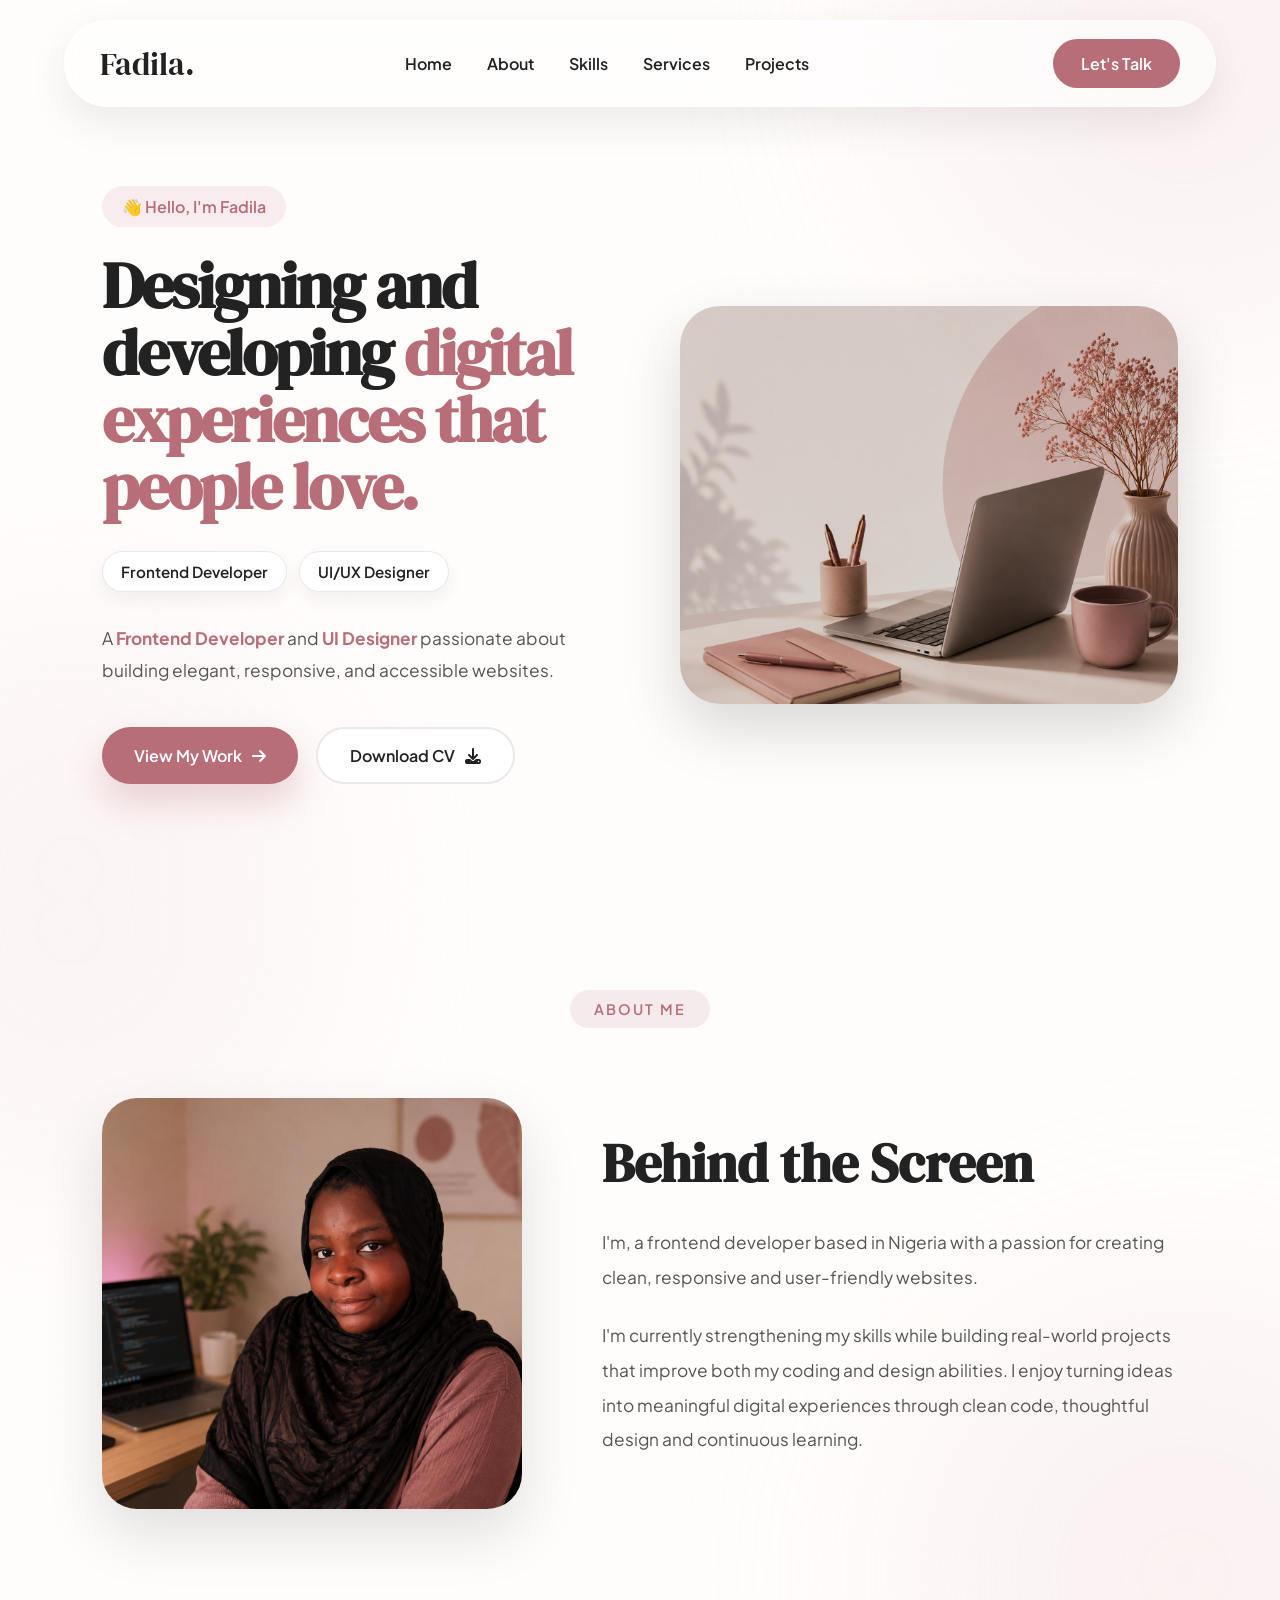
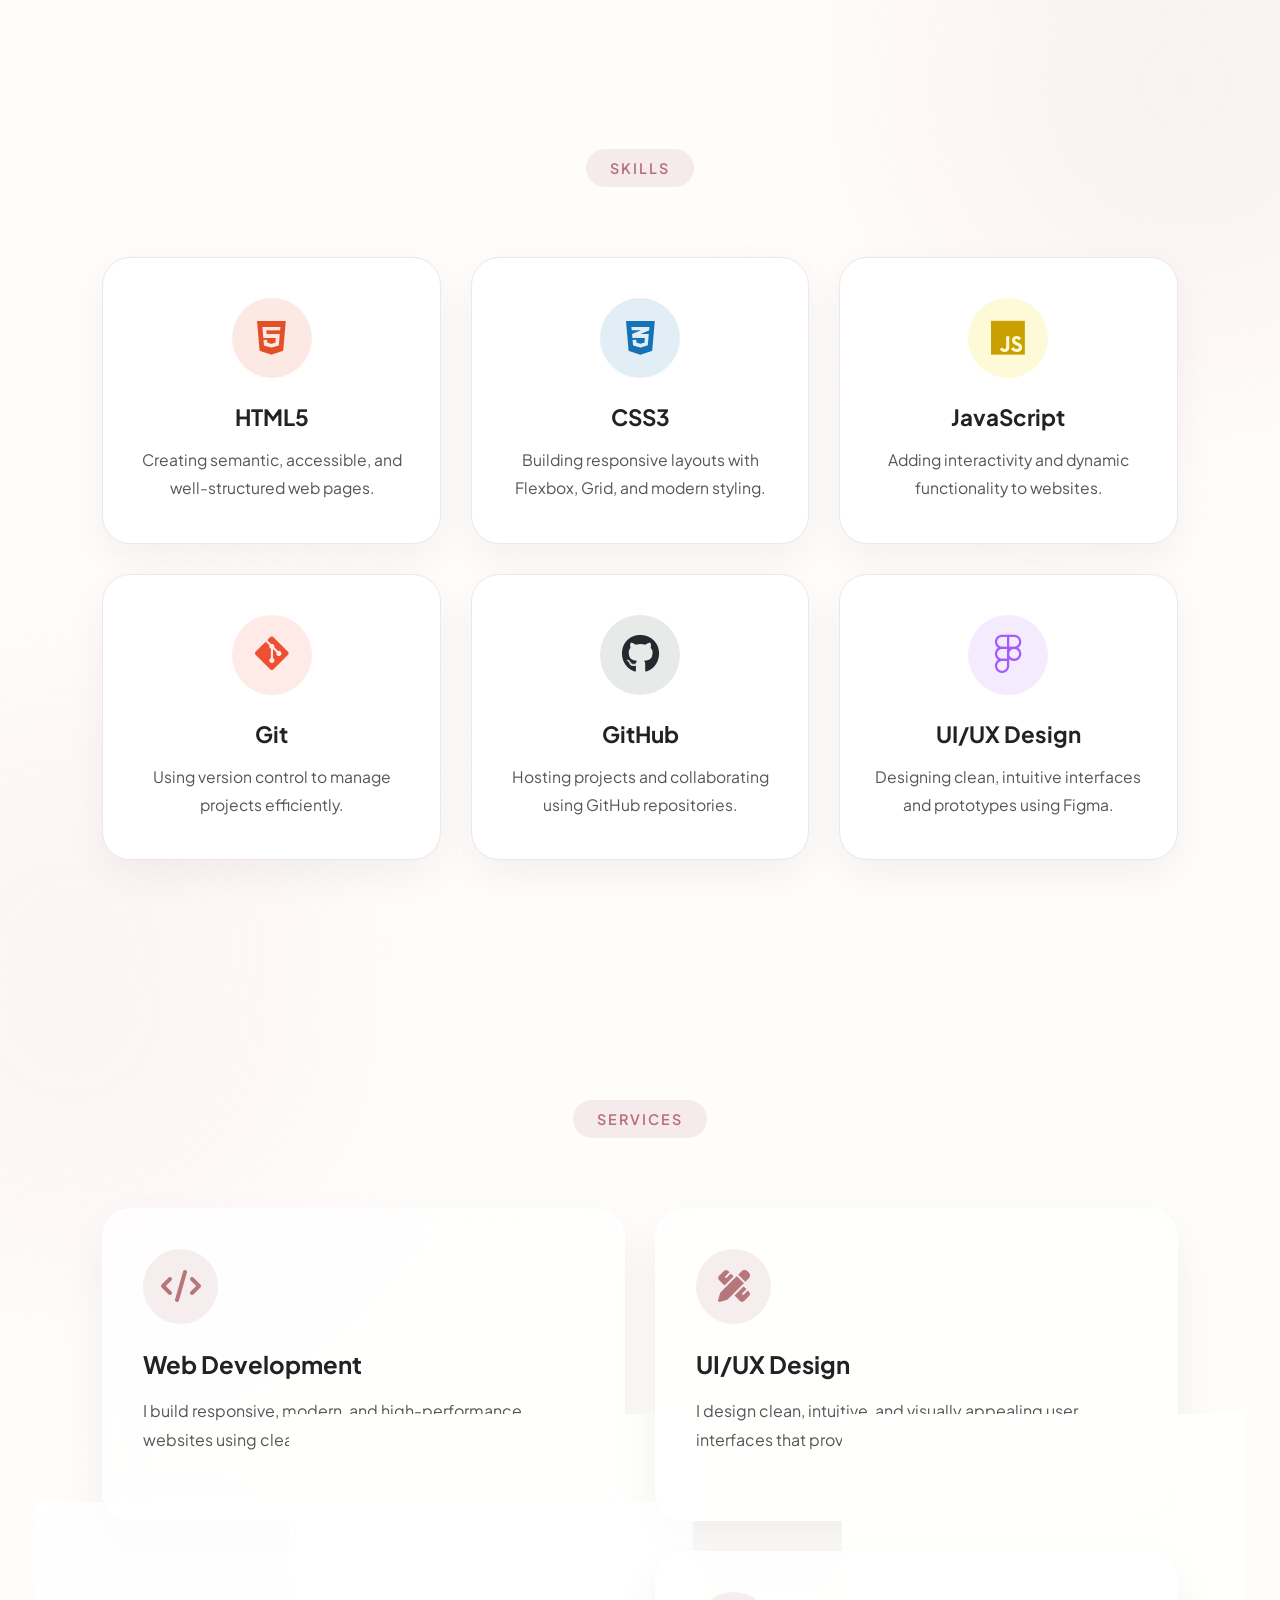
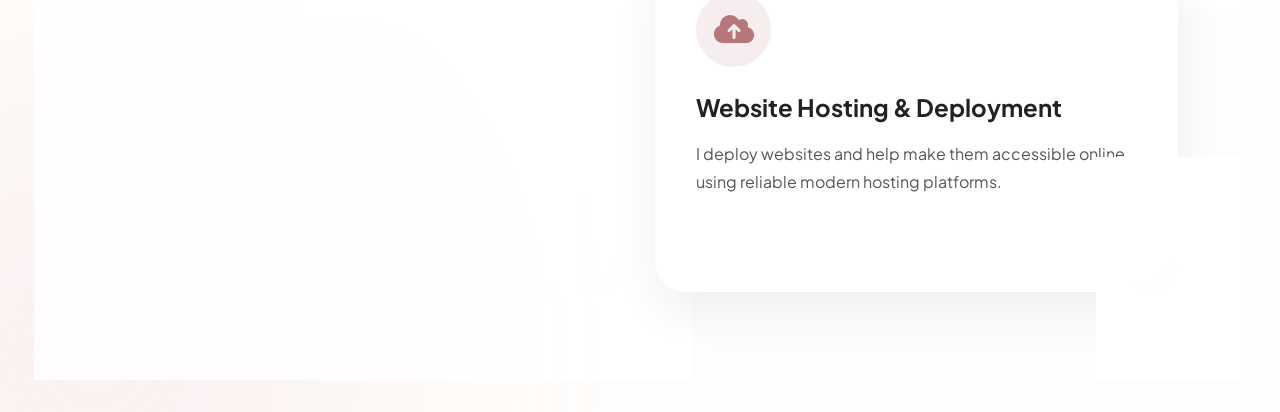
==== index.html @ e8b0e918 "Added services section with responsive UI" ====
<!DOCTYPE html>
<html lang="en">
<head>
    <meta charset="UTF-8">
    <meta name="viewport" content="width=device-width, initial-scale=1.0">

    <title>Fadila Bala Usman | Frontend Developer</title>

    <!-- Google Fonts -->
    <link rel="preconnect" href="https://fonts.googleapis.com">
    <link rel="preconnect" href="https://fonts.gstatic.com" crossorigin>

    <link href="https://fonts.googleapis.com/css2?family=DM+Serif+Display&family=Plus+Jakarta+Sans:wght@300;400;500;600;700;800&display=swap" rel="stylesheet">

    <!-- Font Awesome -->
    <link rel="stylesheet"
    href="https://cdnjs.cloudflare.com/ajax/libs/font-awesome/6.7.2/css/all.min.css">

    <link rel="stylesheet" href="style.css">
</head>

<body>

    <header>
        <nav class="navbar">
            <div class="logo">Fadila.</div>

            <ul class="nav-links">
                <li><a href="#home">Home</a></li>
                <li><a href="#about">About</a></li>
                <li><a href="#skills">Skills</a></li>
                <li><a href="#services">Services</a></li>
                <li><a href="projects.html">Projects</a></li>
                <li><a href="#contact" class="contact-link">Let's Talk</a></li>
            </ul>

            <a href="#contact" class="contact-btn">Let's Talk</a>

            <div class="menu-btn" id="menu-btn">
                <i class="fa-solid fa-bars"></i>
            </div>
        </nav>
    </header>

    <main>
        <section id="home" class="hero">
            <div class="hero-container">
                <!-- LEFT CONTENT -->
                <div class="hero-content">
                    <span class="hero-badge">
                        👋 Hello, I'm Fadila
                    </span>

                    <h1>Designing and developing <span>digital experiences that people love.</span></h1>
                    
                    <div class="hero-tags">
                        <span>Frontend Developer</span>
                        <span>UI/UX Designer</span>
                    </div>

                    <p>A <strong>Frontend Developer</strong> and <strong>UI Designer</strong> passionate about building elegant, responsive, and accessible websites.</p>
                    
                    <div class="hero-buttons">
                        <a href="projects.html" class="btn-primary">
                            View My Work
                            <i class="fa-solid fa-arrow-right"></i>
                        </a>
                        <a href="assets/resume.pdf" class="btn-secondary" download>
                            Download CV
                            <i class="fa-solid fa-download"></i>
                        </a>
                    </div>
                </div>

                <!-- RIGHT CONTENT -->
                <div class="hero-image">
                    <div class="blob blob1"></div>
                    <div class="blob blob2"></div>
                    <img src="assets/images/hero-image.png" alt="Fadila Bala Usman">
                </div>
            </div>
        </section>

        <section id="about">
            <div class="section-heading">
                <span>ABOUT ME</span>
            </div>

            <div class="about-container">
                <!-- LEFT CONTENT -->
                <div class="about-image">
                    <img src="assets/images/profile2.png" alt="Fadila Bala Usman">
                </div>

                <!-- RIGHT CONTENT -->
                <div class="about-content">
                    <h2>Behind the Screen</h2>

                    <p>
                       I'm, a frontend developer based in Nigeria with a passion 
                       for creating clean, responsive and user-friendly websites.
                    </p>

                    <p>
                       I'm currently strengthening my skills while
                       building real-world projects that improve both my coding
                       and design abilities. I enjoy turning ideas into
                       meaningful digital experiences through clean code,
                       thoughtful design and continuous learning.
                    </p>
                </div>
            </div>
        </section>

        <section id="skills">
            <div class="section-heading">
                <span>SKILLS</span>
            </div>

            <div class="skills-container">
                <div class="skill-card">
                    <i class="fa-brands fa-html5"></i>
                    <h3>HTML5</h3>
                    <p>Creating semantic, accessible, and well-structured web pages.</p>
                </div>

                <div class="skill-card">
                    <i class="fa-brands fa-css3-alt"></i>
                    <h3>CSS3</h3>
                    <p>Building responsive layouts with Flexbox, Grid, and modern styling.</p>
                </div>

                <div class="skill-card">
                    <i class="fa-brands fa-js"></i>
                    <h3>JavaScript</h3>
                    <p>Adding interactivity and dynamic functionality to websites.</p>
                </div>

                <div class="skill-card">
                    <i class="fa-brands fa-git-alt"></i>
                    <h3>Git</h3>
                    <p>Using version control to manage projects efficiently.</p>
                </div>

                <div class="skill-card">
                    <i class="fa-brands fa-github"></i>
                    <h3>GitHub</h3>
                    <p>Hosting projects and collaborating using GitHub repositories.</p>
                </div>

                <div class="skill-card">
                    <i class="fa-brands fa-figma"></i>
                    <h3>UI/UX Design</h3>
                    <p>Designing clean, intuitive interfaces and prototypes using Figma.</p>
                </div>
            </div>
        </section>

        <section id="services">
            <div class="section-heading">
                <span>SERVICES</span>
            </div>

            <div class="services-container">
            <div class="service-card">
                <div class="service-icon">
                    <i class="fa-solid fa-code"></i>
                </div>
                <h3>Web Development</h3>
                <p>
                   I build responsive, modern, and high-performance websites
                   using clean and maintainable code.
                </p>
            </div>

            <div class="service-card">
                <div class="service-icon">
                    <i class="fa-solid fa-pen-ruler"></i>
                </div>
                <h3>UI/UX Design</h3>
                <p>
                   I design clean, intuitive, and visually appealing user
                   interfaces that provide a seamless user experience.
                </p>
            </div>

            <div class="service-card">
                <div class="service-icon">
                    <i class="fa-solid fa-screwdriver-wrench"></i>
                </div>
                <h3>Website Maintenance</h3>
                <p>
                   I keep websites updated, secure, optimized, and running
                   smoothly through regular maintenance and improvements.
                </p>
            </div>

            <div class="service-card">
                <div class="service-icon">
                    <i class="fa-solid fa-cloud-arrow-up"></i>
                </div>
                <h3>Website Hosting & Deployment</h3>
                <p>
                   I deploy websites and help make them accessible online using
                   reliable modern hosting platforms.
                </p>
            </div>
        </div>
        </section>

        <section id="contact">
        </section>
    </main>

    <footer>
    </footer>

<script src="script.js"></script>

</body>
</html>
---- style.css ----
:root{
    --primary:#B76E79;
    --primary-dark:#9C5D67;
    --secondary:#E8C9D0;
    --background:#FFFDFB;
    --white:#ffffff;
    --text:#555;
    --heading:#222;
    --border:#ECE7E8;
    --shadow:0 15px 40px rgba(0,0,0,.08);
}

*{
    margin:0;
    padding:0;
    box-sizing:border-box;
}

html{
    scroll-behavior:smooth;
}

body{
    font-family:'Plus Jakarta Sans',sans-serif;
    background:var(--background);
    color:var(--text);
}

/*HEADER AND NAVIGATION*/
ul{
    list-style:none;
}

a{
    text-decoration:none;
}

header{
    width:100%;
    display:flex;
    justify-content:center;
    position:fixed;
    top:20px;
    left:0;
    z-index:1000;
}

.navbar{
    width:min(90%,1200px);
    display:flex;
    justify-content:space-between;
    align-items:center;
    padding:18px 35px;
    border-radius:60px;
    background:rgba(255,255,255,.6);
    backdrop-filter:blur(18px);
    border:1px solid rgba(255,255,255,.4);
    box-shadow:var(--shadow);
}

.logo{
    font-size:2rem;
    font-family:'DM Serif Display',serif;
    color:var(--heading);
}

.nav-links{
    display:flex;
    gap:35px;
}

.nav-links a{
    color:var(--heading);
    font-weight:600;
    transition:.3s;
}

.nav-links a:hover{
    color:var(--primary);
}

.contact-link{
    display: none;
}

.contact-btn{
    padding:14px 28px;
    border-radius:40px;
    background:var(--primary);
    color:white;
    font-weight:600;
    transition:.3s;
}

.contact-btn:hover{
    background:var(--primary-dark);
    transform:translateY(-3px);
}

.menu-btn{
    display:none;
    font-size:1.6rem;
    cursor:pointer;
    background: transparent;
    color: var(--heading);
}

/*HER0 SECTION*/
.hero{
    min-height:100vh;
    display:flex;
    align-items:center;
    justify-content:center;
    padding:180px 8% 70px;
    position:relative;
    overflow:hidden;
}

.hero::before{
    content:"";
    position:absolute;
    width:550px;
    height:550px;
    background:#edd0d7;
    border-radius:50%;
    filter:blur(120px);
    top:-220px;
    right:-180px;
    opacity:0.25;
    z-index: -1;
}

.hero::after{
    content:"";
    position:absolute;
    width:500px;
    height:500px;
    background:#f7e9ec;
    border-radius:50%;
    filter:blur(120px);
    bottom:-220px;
    left:-180px;
    opacity:0.45;
    z-index: -1;
}

.hero-container{
    width:100%;
    max-width:1200px;
    display:grid;
    grid-template-columns:1fr 1fr;
    align-items:center;
    gap:80px;
    position:relative;
    z-index:2;
}

.hero-badge{
    display:inline-block;
    background:#f8ecef;
    color:var(--primary);
    padding:10px 20px;
    border-radius:50px;
    font-weight:600;
    margin-bottom:25px;
}

.hero h1{
    font-family:'DM Serif Display',serif;
    font-size:clamp(3.5rem,5vw,4.8rem);
    line-height:1.05;
    letter-spacing:-2px;
    color:var(--heading);
    margin-bottom:18px;
}

.hero h1 span{
    color:var(--primary);
}

.hero-tags{
    display:flex;
    flex-wrap:wrap;
    gap:12px;
    margin:30px 0;
}

.hero-tags span{
    padding:10px 18px;
    border-radius:50px;
    background:white;
    border:1px solid var(--border);
    color:var(--heading);
    font-size:.95rem;
    font-weight:600;
    box-shadow:0 8px 18px rgba(0,0,0,.05);
}

.hero p{
    max-width:500px;
    line-height:1.9;
    font-size:1.08rem;
    margin-bottom:40px;
}

.hero strong{
    color:var(--primary);
}

.hero-buttons{
    display:flex;
    gap:18px;
    margin-bottom:40px;
}

.btn-primary, .btn-secondary{
    display:flex;
    align-items:center;
    gap:10px;
    padding:16px 32px;
    border-radius:999px;
    font-weight:600;
    transition:.35s;
}

.btn-primary{
    background:var(--primary);
    color:white;
    box-shadow:0 18px 35px rgba(183,110,121,.28);
}

.btn-primary:hover{
    transform:translateY(-5px);
    background:var(--primary-dark);
}

.btn-secondary{
    background:white;
    border:2px solid var(--border);
    color:var(--heading);
}

.btn-secondary:hover{
    border-color:var(--primary);
    color:var(--primary);
    transform:translateY(-5px);
}

.hero-image{
    position:relative;
    display:flex;
    justify-content:center;
    align-items:center;
}

.hero-image img{
    width:min(100%,520px);
    border-radius:40px;
    position:relative;
    z-index:5;
    animation:float 5s ease-in-out infinite;
    box-shadow:0 25px 60px rgba(0,0,0,.15);
    filter: brightness(85%);
}

.blob{
    position:absolute;
    border-radius:50%;
    filter:blur(25px);
}

.blob-1{
    width:260px;
    height:260px;
    background:#e8c9d0;
    top:-30px;
    right:10px;
}

.blob-2{
    width:220px;
    height:220px;
    background:#f7e8eb;
    bottom:-30px;
    left:20px;
}

@keyframes float{

    0%{
        transform:translateY(0);
    }

    50%{
        transform:translateY(-12px);
    }

    100%{
        transform:translateY(0);
    }

}

/*ABOUT SECTION*/
#about{
    position: relative;
    overflow: hidden;
    padding: 90px 8% 120px;
}

#about::before{
    content: "";
    position: absolute;
    width: 500px;
    height: 500px;
    background: #f7e9ec;
    border-radius: 50%;
    filter: blur(120px);
    top: -220px;
    left: -180px;
    opacity: 0.45;
    z-index: -1;
}

#about::after{
    content: "";
    position: absolute;
    width: 550px;
    height: 550px;
    background: #edd0d7;
    border-radius: 50%;
    filter: blur(120px);
    bottom: -220px;
    right: -180px;
    opacity: 0.25;
    z-index: -1;
}

.section-heading{
    text-align:center;
    margin-bottom:70px;
}

.section-heading span{
    display:inline-block;
    padding:10px 24px;
    background:rgba(183,110,121,.12);
    color:var(--primary);
    border-radius:50px;
    font-size:.9rem;
    font-weight:600;
    letter-spacing:2px;
}

.about-container{
    max-width:1200px;
    margin:auto;
    display:grid;
    grid-template-columns:420px 1fr;
    gap:80px;
    align-items:center;
}

.about-image{
    display:flex;
    justify-content:center;
}

.about-image img{
    width:100%;
    max-width:420px;
    border-radius:35px;
    animation:float 5s ease-in-out infinite;
    box-shadow:0 25px 60px rgba(0,0,0,.12);
}

.about-content h2{
    font-family:'DM Serif Display', serif;
    font-size:clamp(2.2rem,5vw,3.4rem);
    color:var(--heading);
    margin-bottom:25px;
}

.about-content p{
    color:var(--text);
    font-size:1.08rem;
    line-height:2;
    margin-bottom:24px;
    max-width:650px;
}

.about-content strong{
    color:var(--primary);
}

/*SKILLS SECTION*/
#skills{
    position: relative;
    overflow: hidden;
    padding: 120px 8%;
}

#skills::before{
    content: "";
    position: absolute;
    width: 550px;
    height: 550px;
    background: #edd0d7;
    border-radius: 50%;
    filter: blur(120px);
    top: -220px;
    right: -180px;
    opacity: 0.25;
    z-index: -1;
}

#skills::after{
    content: "";
    position: absolute;
    width: 500px;
    height: 500px;
    background: #f7e9ec;
    border-radius: 50%;
    filter: blur(120px);
    bottom: -220px;
    left: -180px;
    opacity: 0.45;
    z-index: -1;
}

.skills-container{
    max-width:1200px;
    margin:auto;
    display:grid;
    grid-template-columns:repeat(3,1fr);
    gap:30px;
    margin-top:70px;
}

.skill-card{
    background:#fff;
    border:1px solid var(--border);
    border-radius:28px;
    padding:40px 30px;
    text-align:center;
    transition:.35s ease;
    box-shadow:0 15px 40px rgba(0,0,0,.05);
}

.skill-card:hover{
    transform:translateY(-10px);
    border-color:var(--primary);
    box-shadow:0 25px 50px rgba(183,110,121,.18);
}

.skill-card i{
    width:80px;
    height:80px;
    display:flex;
    justify-content:center;
    align-items:center;
    margin:0 auto 25px;
    border-radius:50%;
    background:rgba(183,110,121,.12);
    color:var(--primary);
    font-size:2.4rem;
    transition:0.35s;
}

.skill-card:hover i{
    background:var(--primary);
    color:#fff;
    transform:scale(1.08);
}

.skill-card h3{
    font-size:1.4rem;
    color:var(--heading);
    margin-bottom:15px;
}

.skill-card p{
    color:var(--text);
    line-height:1.8;
    font-size:.98rem;
}

.skill-card:nth-child(1) i{
    background: rgba(227,79,38,.12);
    color:#E34F26;
}

.skill-card:nth-child(2) i{
    background: rgba(21,114,182,.12);
    color:#1572B6;
}

.skill-card:nth-child(3) i{
    background: rgba(247,223,30,.18);
    color:#C9A000;
}

.skill-card:nth-child(4) i{
    background: rgba(240,80,50,.12);
    color:#F05032;
}

.skill-card:nth-child(5) i{
    background: rgba(36,41,47,.10);
    color:#24292F;
}

.skill-card:nth-child(6) i{
    background: rgba(162,89,255,.12);
    color:#A259FF;
}

/*SERVICES SECTION*/
#services{
    position: relative;
    overflow: hidden;
    padding: 120px 8%;
}

#services::before{
    content: "";
    position: absolute;
    width: 500px;
    height: 500px;
    background: #f7e9ec;
    border-radius: 50%;
    filter: blur(120px);
    top: -220px;
    left: -180px;
    opacity: 0.445;
    z-index: -1;
}

#services::after{
    content: "";
    position: absolute;
    width: 550px;
    height: 550px;
    background: #edd0d7;
    border-radius: 50%;
    filter: blur(120px);
    bottom: -220px;
    left: -180px;
    opacity: 0.25;
    z-index: -1;
}

.services-container{
    max-width: 1200px;
    margin: 70px auto 0;
    display: grid;
    grid-template-columns: repeat(2,1fr);
    gap: 30px;
}

.service-card{
    background: rgba(255,255,255,.75);
    backdrop-filter: blur(18px);
    border: 1px solid rgba(255,255,255,.7);
    border-radius: 30px;
    padding: 40px;
    transition: 0.35s ease;
    position: relative;
    overflow: hidden;
    box-shadow: 0 20px 45px rgba(0,0,0,.06);
}

.service-card::before{
    content: "";
    position: absolute;
    top: 0;
    left: 0;
    width: 100%;
    height: 5px;
    background: linear-gradient(90deg,#b77679,#edd0d7);
    transform: scaleX(0);
    transform-origin: left;
    transition: .35s;
}

.service-card:hover{
    transform: translateY(-10px);
    box-shadow: 0 30px 60px rgba(183,118,121,.18);
}

.service-card:hover::before{
    transform: scaleX(1);
}

.service-icon{
    width: 75px;
    height: 75px;
    border-radius: 50%;
    background: rgba(183,118,121,.12);
    display: flex;
    justify-content: center;
    align-items: center;
    margin-bottom: 25px;
    transition: 0.35s;
}

.service-icon i{
    font-size: 2rem;
    color: #b77679;
}

.service-card:hover .service-icon{
    background: #b77679;
    transform: scale(1.08);
}

.service-card:hover .service-icon i{
    color: #fff;
}

.service-card h3{
    font-size: 1.5rem;
    margin-bottom: 18px;
    color: var(--heading);
}

.service-card p{
    color: var(--text);
    line-height: 1.8;
    margin-bottom: 25px;
}

.service-card a{
    text-decoration: none;
    color: #b77679;
    font-weight: 600;
    transition: .3s;
}

.service-card a:hover{
    letter-spacing: 1px;
}

/*RESPONSIVENESS*/
@media(max-width:992px){

    .nav-links{
        display:none;
        position:absolute;
        top:100%;
        left:0;
        width:100%;
        background:white;
        flex-direction:column;
        padding:30px;
        border-radius:25px;
        margin-top:20px;
        box-shadow:0 15px 40px rgba(0,0,0,.08);
    }

    .nav-links.active{
        display:flex;
    }

    .contact-link{
        display: block;
    }

    .contact-btn{
        display: none;
    }

    .menu-btn{
        display:block;
    }

    .hero-container{
        grid-template-columns:1fr;
        text-align:center;
    }

    .hero-content{
        order:2;
    }

    .hero-image{
        order:1;
    }

    .hero p{
        margin-inline:auto;
    }

    .hero-buttons{
        justify-content:center;
    }

    .hero-socials{
        justify-content:center;
    }

    .hero-image img{
        width:360px;
    }

    #about{
        padding:90px 7%;
    }

    .about-container{
        grid-template-columns:1fr;
        gap:50px;
        text-align:center;
    }

    .about-content p{
        margin-inline:auto;
    }

    .about-image img{
        max-width:350px;
    }

    #skills{

        padding:90px 7%;

    }

    .skills-container{

        grid-template-columns:repeat(2,1fr);

        gap:25px;

    }

    .services-container{

        grid-template-columns:1fr;

    }
}

@media (max-width:768px){
    .hero{
        padding:140px 7% 70px;
    }

    .hero h1{
        font-size:2.8rem;
    }

    .hero h2{
        font-size:1.2rem;
    }

    .hero-buttons{
        flex-direction:column;
    }

    .btn-primary, .btn-secondary{
        width:100%;
        text-align:center;
    }

    .hero-image img{
        width:100%;
    }

    #about{
        padding:80px 6%;
    }

    .section-heading{
        margin-bottom:45px;
    }

    .about-content h2{
        font-size:2.2rem;
    }

    .about-content p{
        font-size:1rem;
        line-height:1.9;
    }

    .about-image img{
        max-width:280px;
    }

    .skills-container{

        grid-template-columns:1fr;

    }

    .skill-card{

        padding:35px 25px;

    }

    #services{

        padding:90px 7%;

    }

    .service-card{

        padding:30px;

    }

}
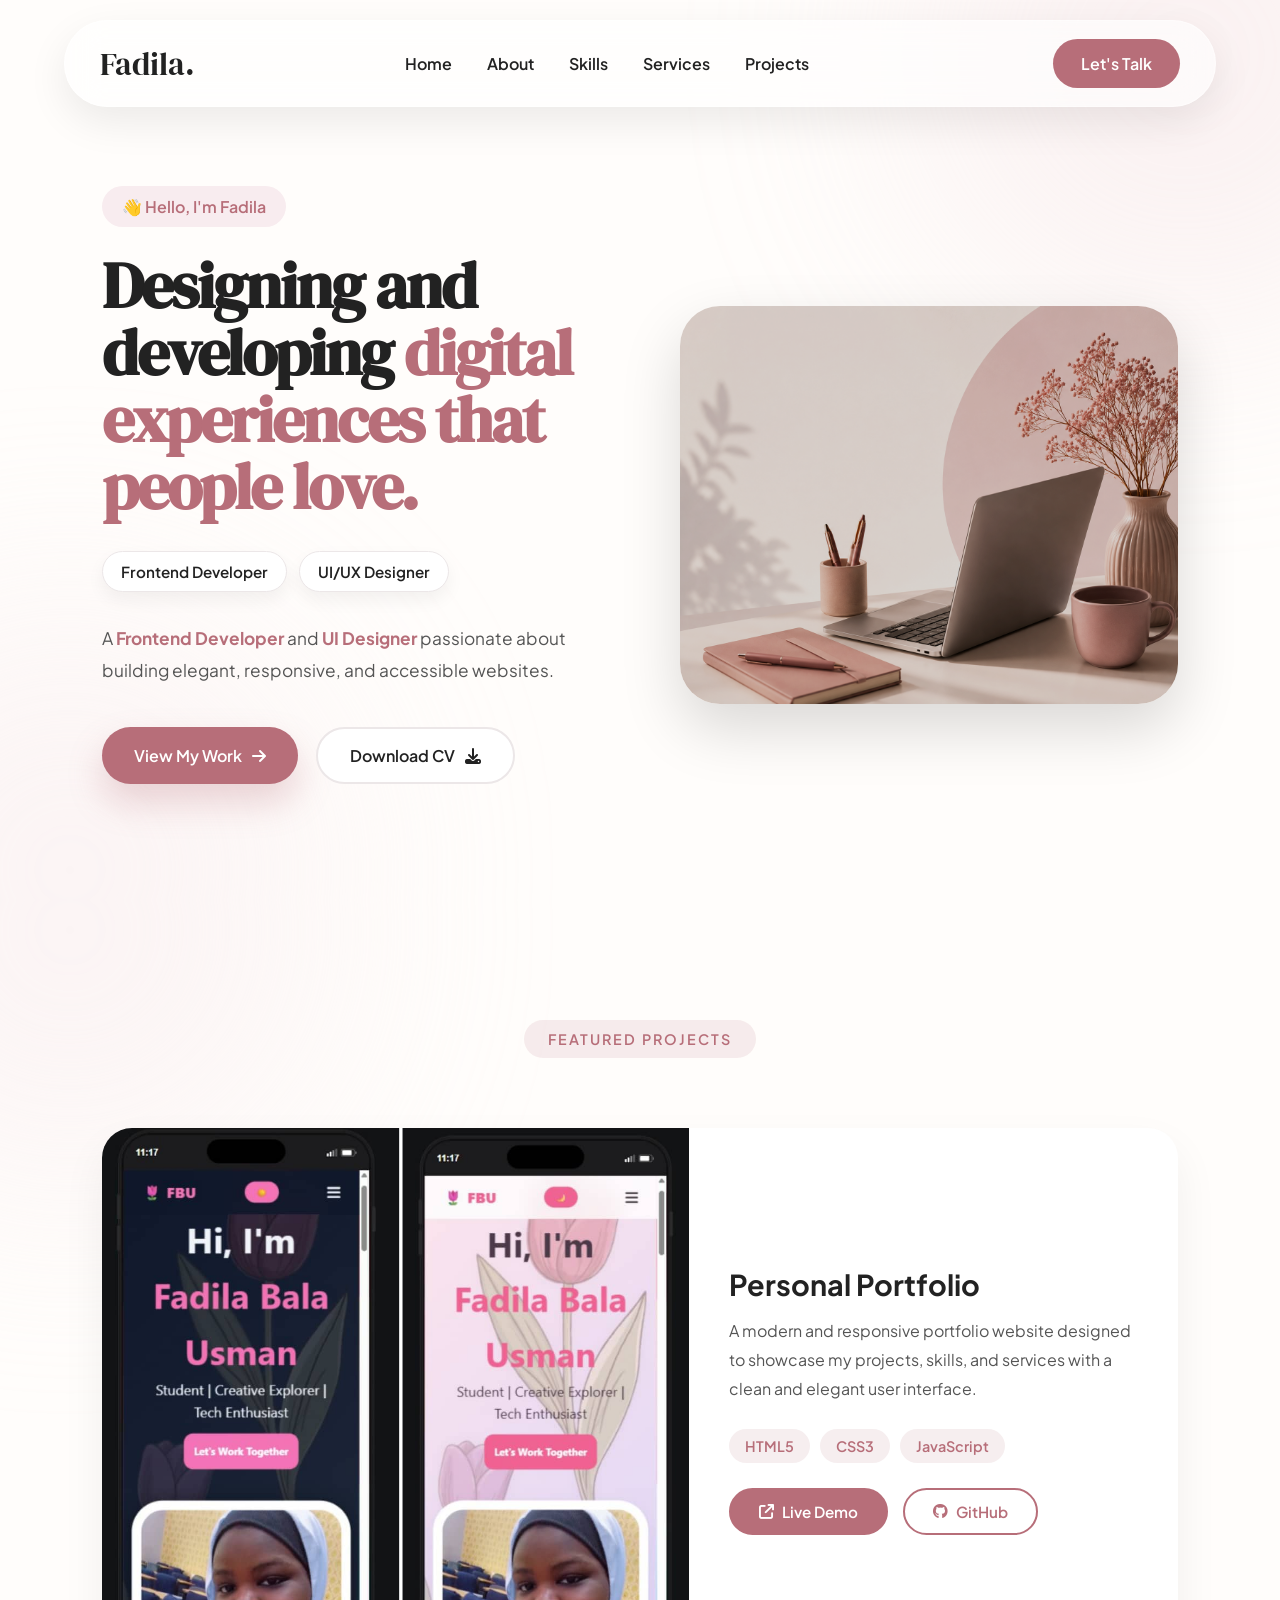
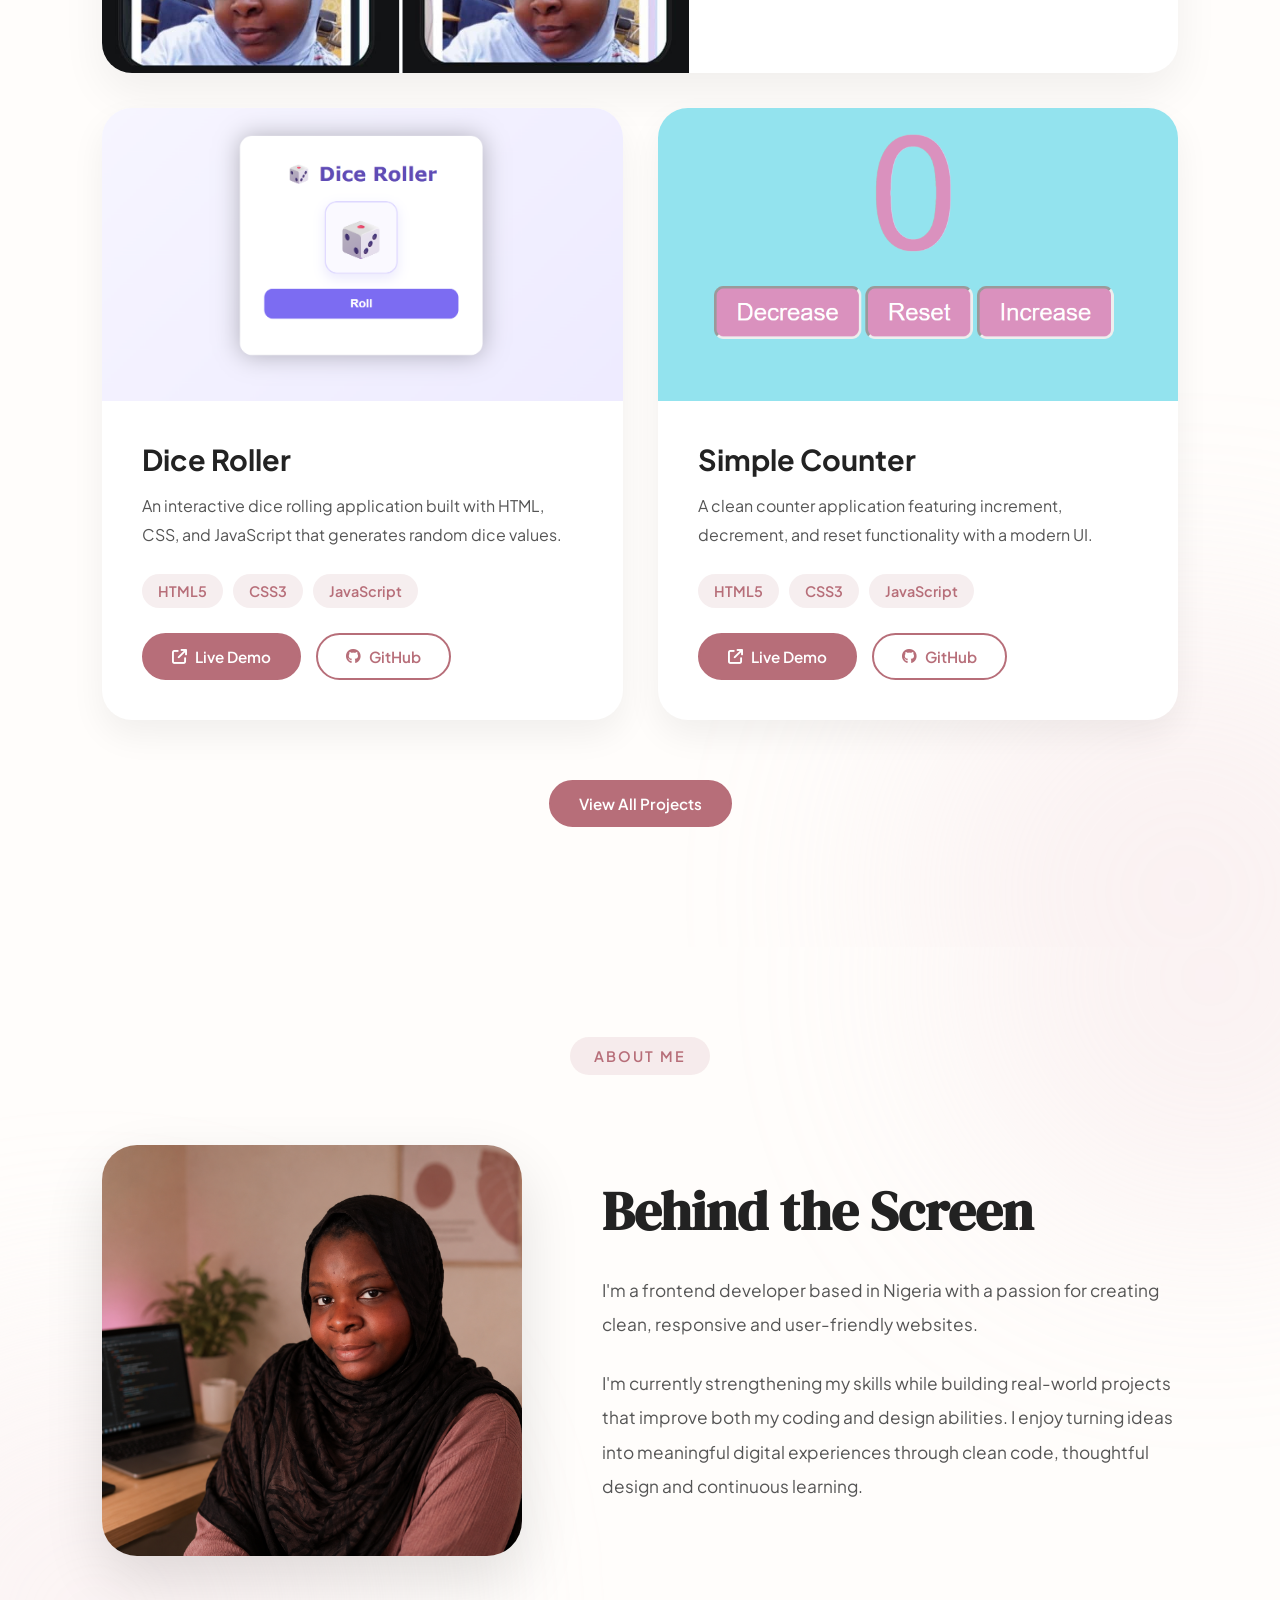
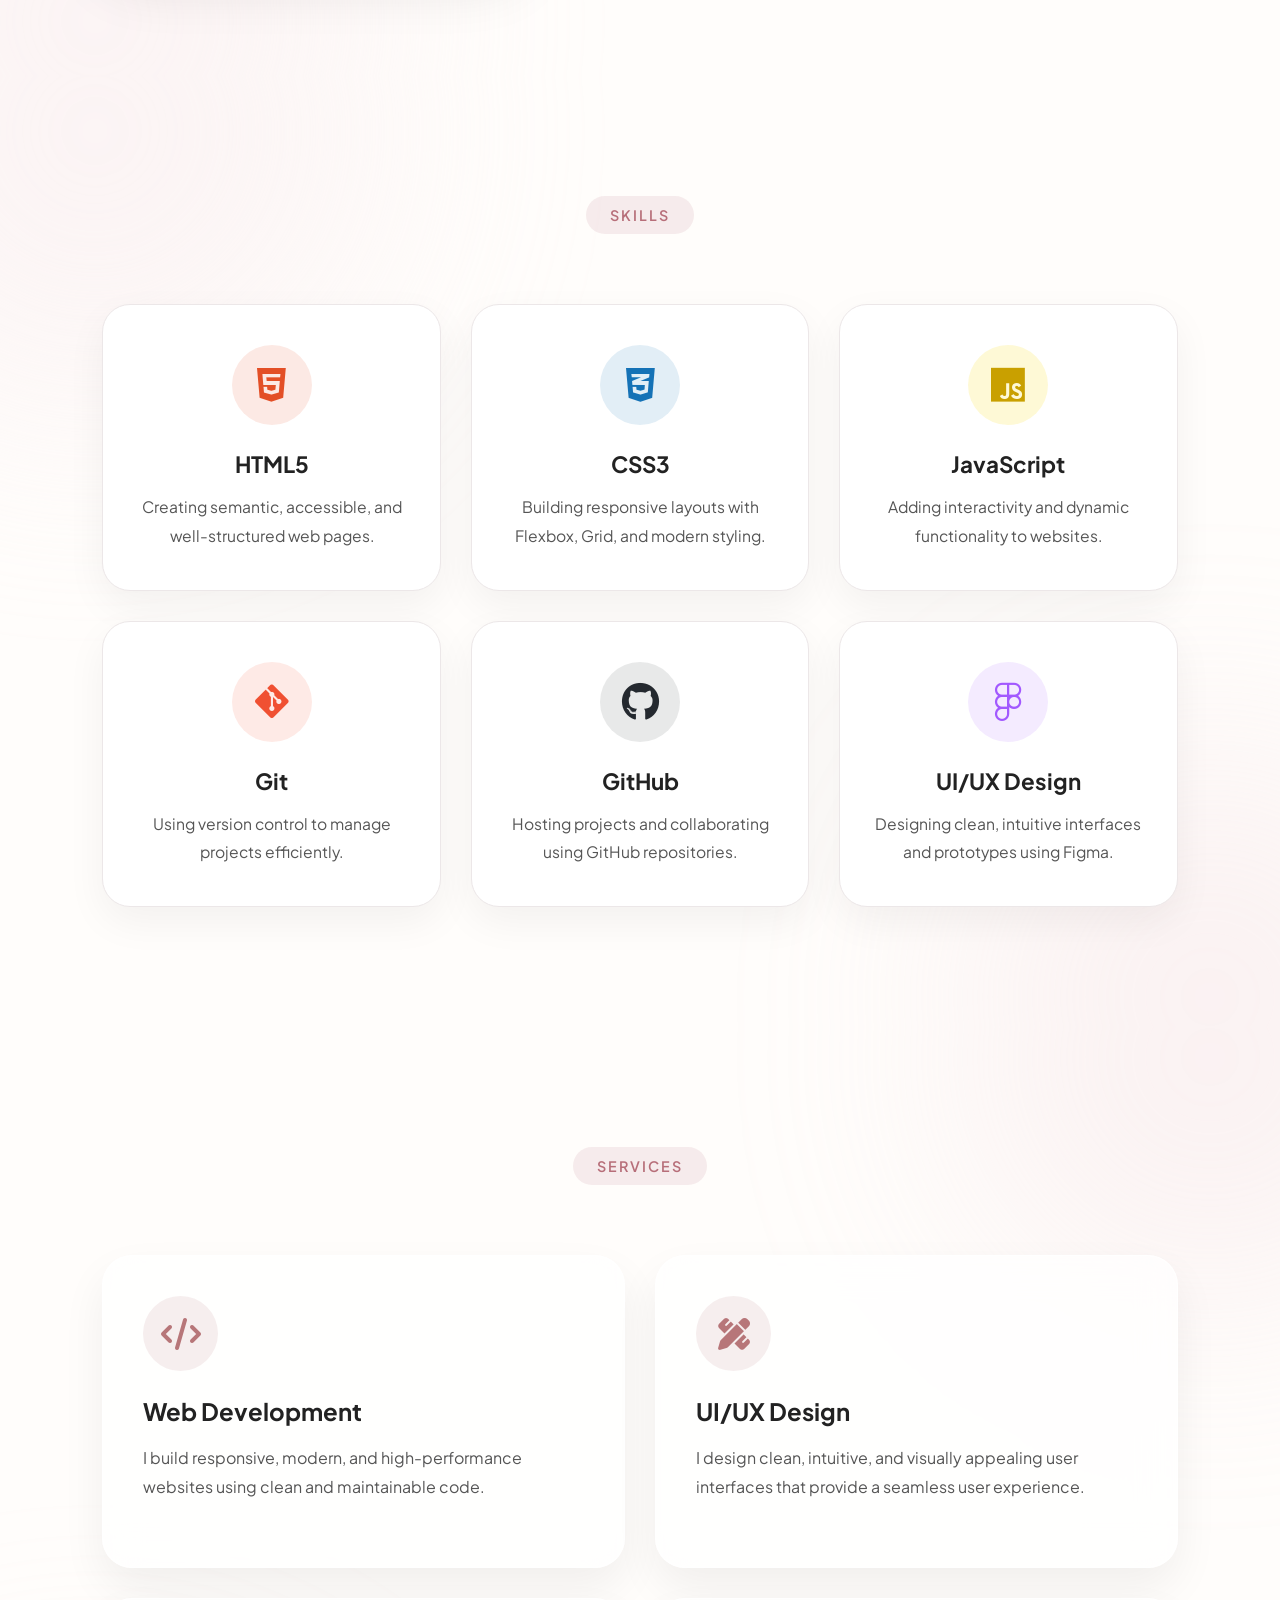
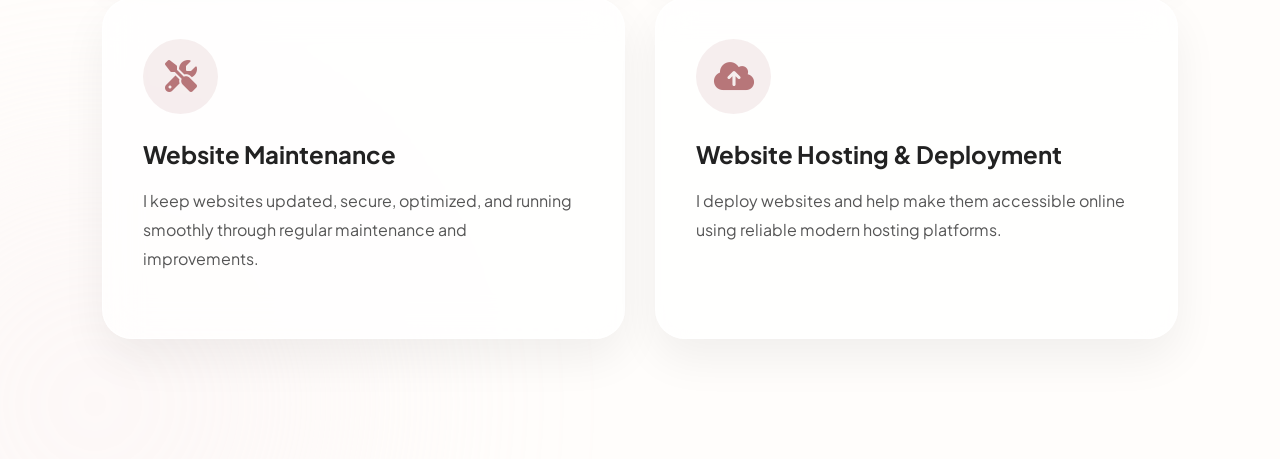
==== commit 5b1c6209: "Built Featured Projects section with responsive layout" ====
--- a/index.html
+++ b/index.html
@@ -81,6 +81,115 @@
             </div>
         </section>
 
+        <section id="projects">
+            <div class="section-heading">
+                <span>FEATURED PROJECTS</span>
+            </div>
+
+            <div class="projects-container">
+
+            <div class="project-card featured">
+                <div class="project-image">
+                    <img src="assets/images/portfolio-preview.jpeg" alt="Portfolio Website">
+                </div>
+
+                <div class="project-content">
+                    <h3>Personal Portfolio</h3>
+                    <p>
+                        A modern and responsive portfolio website designed to
+                        showcase my projects, skills, and services with a clean
+                        and elegant user interface.
+                    </p>
+
+                    <div class="tech-stack">
+                        <span>HTML5</span>
+                        <span>CSS3</span>
+                        <span>JavaScript</span>
+                    </div>
+
+                    <div class="project-links">
+                        <a href="https://fadilasportfolio.vercel.app" class="primary-btn" target="_blank">
+                            <i class="fa-solid fa-arrow-up-right-from-square"></i>
+                            Live Demo
+                        </a>
+                        <a href="https://github.com/fadeelah2007/fadilasportfolio.github.io.git" class="secondary-btn" target="_blank">
+                            <i class="fa-brands fa-github"></i>
+                            GitHub
+                        </a>
+                    </div>
+                </div>
+            </div>
+
+            <div class="project-card">
+                <div class="project-image">
+                    <img src="assets/images/dice-roller-preview.png" alt="Dice Roller">
+                </div>
+
+                <div class="project-content">
+                    <h3>Dice Roller</h3>
+                    <p>
+                        An interactive dice rolling application built with HTML,
+                        CSS, and JavaScript that generates random dice values.
+                    </p>
+
+                    <div class="tech-stack">
+                        <span>HTML5</span>
+                        <span>CSS3</span>
+                        <span>JavaScript</span>
+                    </div>
+
+                    <div class="project-links">
+                        <a href="https://dice-roller-one-beta.vercel.app/" class="primary-btn" target="_blank">
+                            <i class="fa-solid fa-arrow-up-right-from-square"></i>
+                            Live Demo
+                        </a>
+                        <a href="https://github.com/fadeelah2007/DiceRoller" class="secondary-btn" target="_blank">
+                            <i class="fa-brands fa-github"></i>
+                            GitHub
+                        </a>
+                    </div>
+                </div>
+            </div>
+            
+            <div class="project-card">
+                <div class="project-image">
+                    <img src="assets/images/counter-preview.png" alt="Simple Counter">
+                </div>
+
+                <div class="project-content">
+                    <h3>Simple Counter</h3>
+                    <p>
+                        A clean counter application featuring increment,
+                        decrement, and reset functionality with a modern UI.
+                    </p>
+
+                    <div class="tech-stack">
+                        <span>HTML5</span>
+                        <span>CSS3</span>
+                        <span>JavaScript</span>
+                    </div>
+
+                    <div class="project-links">
+                        <a href="https://simple-counter-program.vercel.app/" class="primary-btn" target="_blank">
+                            <i class="fa-solid fa-arrow-up-right-from-square"></i>
+                            Live Demo
+                        </a>
+                        <a href="https://github.com/fadeelah2007/Simple-Counter-Program" class="secondary-btn" target="_blank">
+                            <i class="fa-brands fa-github"></i>
+                            GitHub
+                        </a>
+                    </div>
+                </div>
+            </div>
+        </div>
+
+        <div class="view-projects">
+            <a href="projects.html" class="primary-btn">
+                View All Projects
+            </a>
+        </div>
+        </section>
+
         <section id="about">
             <div class="section-heading">
                 <span>ABOUT ME</span>
@@ -97,16 +206,16 @@
                     <h2>Behind the Screen</h2>
 
                     <p>
-                       I'm, a frontend developer based in Nigeria with a passion 
-                       for creating clean, responsive and user-friendly websites.
-                    </p>
-
-                    <p>
-                       I'm currently strengthening my skills while
-                       building real-world projects that improve both my coding
-                       and design abilities. I enjoy turning ideas into
-                       meaningful digital experiences through clean code,
-                       thoughtful design and continuous learning.
+                        I'm a frontend developer based in Nigeria with a passion 
+                        for creating clean, responsive and user-friendly websites.
+                    </p>
+
+                    <p>
+                        I'm currently strengthening my skills while
+                        building real-world projects that improve both my coding
+                        and design abilities. I enjoy turning ideas into
+                        meaningful digital experiences through clean code,
+                        thoughtful design and continuous learning.
                     </p>
                 </div>
             </div>
@@ -168,8 +277,8 @@
                 </div>
                 <h3>Web Development</h3>
                 <p>
-                   I build responsive, modern, and high-performance websites
-                   using clean and maintainable code.
+                    I build responsive, modern, and high-performance websites
+                    using clean and maintainable code.
                 </p>
             </div>
 
@@ -179,8 +288,8 @@
                 </div>
                 <h3>UI/UX Design</h3>
                 <p>
-                   I design clean, intuitive, and visually appealing user
-                   interfaces that provide a seamless user experience.
+                    I design clean, intuitive, and visually appealing user
+                    interfaces that provide a seamless user experience.
                 </p>
             </div>
 
@@ -190,8 +299,8 @@
                 </div>
                 <h3>Website Maintenance</h3>
                 <p>
-                   I keep websites updated, secure, optimized, and running
-                   smoothly through regular maintenance and improvements.
+                    I keep websites updated, secure, optimized, and running
+                    smoothly through regular maintenance and improvements.
                 </p>
             </div>
 
@@ -201,8 +310,8 @@
                 </div>
                 <h3>Website Hosting & Deployment</h3>
                 <p>
-                   I deploy websites and help make them accessible online using
-                   reliable modern hosting platforms.
+                    I deploy websites and help make them accessible online using
+                    reliable modern hosting platforms.
                 </p>
             </div>
         </div>
--- a/style.css
+++ b/style.css
@@ -301,14 +301,14 @@
 
 }
 
-/*ABOUT SECTION*/
-#about{
+/*FEATURED PROJECTS SECTION*/
+#projects{
     position: relative;
     overflow: hidden;
-    padding: 90px 8% 120px;
-}
-
-#about::before{
+    padding: 120px 8%;
+}
+
+#projects::before{
     content: "";
     position: absolute;
     width: 500px;
@@ -322,7 +322,7 @@
     z-index: -1;
 }
 
-#about::after{
+#projects::after{
     content: "";
     position: absolute;
     width: 550px;
@@ -336,6 +336,182 @@
     z-index: -1;
 }
 
+.projects-container{
+    display: grid;
+    grid-template-columns: repeat(2, 1fr);
+    gap: 35px;
+    margin-top: 70px;
+}
+
+.project-card.featured{
+    grid-column: 1 / -1;
+    display: grid;
+    grid-template-columns: 1.2fr 1fr;
+    align-items: center;
+    background: #fff;
+    border-radius: 30px;
+    overflow: hidden;
+    box-shadow: 0 20px 45px rgba(0,0,0,.06);
+    transition: .35s ease;
+}
+
+.project-card.featured:hover{
+    transform: translateY(-8px);
+    box-shadow: 0 30px 60px rgba(183,118,121,.18);
+}
+
+.project-card:not(.featured){
+    background: #fff;
+    border-radius: 30px;
+    overflow: hidden;
+    box-shadow: 0 15px 35px rgba(0,0,0,.06);
+    transition: .35s ease;
+}
+
+.project-card:not(.featured):hover{
+    transform: translateY(-8px);
+    box-shadow: 0 25px 55px rgba(183,118,121,.18);
+}
+
+.project-image{
+    aspect-ratio: 16 / 9;
+    overflow: hidden;
+}
+
+.project-image img{
+    width: 100%;
+    height: 100%;
+    object-fit: cover;
+    display: block;
+    transition: 0.4s ease;
+}
+
+.project-card.featured .project-image{
+    aspect-ratio: auto;
+    height: 100%;
+}
+
+.project-card:hover .project-image img{
+    transform: scale(1.05);
+}
+
+.project-content{
+    padding: 40px;
+}
+
+.project-content h3{
+    font-size: 1.8rem;
+    color: var(--heading);
+    margin-bottom: 15px;
+}
+
+.project-content p{
+    color: var(--text);
+    line-height: 1.8;
+    margin-bottom: 25px;
+}
+
+.tech-stack{
+    display: flex;
+    flex-wrap: wrap;
+    gap: 10px;
+    margin-bottom: 25px;
+}
+
+.tech-stack span{
+    padding: 8px 16px;
+    background: rgba(183,118,121,.12);
+    color: var(--primary);
+    border-radius: 50px;
+    font-size: .9rem;
+    font-weight: 600;
+}
+
+.project-links{
+    display: flex;
+    gap: 15px;
+    flex-wrap: wrap;
+}
+
+.project-links a{
+    gap: 8px;
+}
+
+.view-projects{
+    margin-top: 60px;
+    text-align: center;
+}
+
+.primary-btn, .secondary-btn{
+    display: inline-flex;
+    align-items: center;
+    justify-content: center;
+    padding: 12px 28px;
+    border-radius: 50px;
+    font-weight: 600;
+    font-size: .95rem;
+    text-decoration: none;
+    transition: .3s ease;
+    cursor: pointer;
+}
+
+.primary-btn{
+    background: var(--primary);
+    color: #fff;
+    border: 2px solid var(--primary);
+}
+
+.primary-btn:hover{
+    background: transparent;
+    color: var(--primary);
+}
+
+.secondary-btn{
+    background: transparent;
+    color: var(--primary);
+    border: 2px solid var(--primary);
+}
+
+.secondary-btn:hover{
+    background: var(--primary);
+    color: #fff;
+}
+
+/*ABOUT SECTION*/
+#about{
+    position: relative;
+    overflow: hidden;
+    padding: 90px 8% 120px;
+}
+
+#about::before{
+    content: "";
+    position: absolute;
+    width: 500px;
+    height: 500px;
+    background: #edd0d7;
+    border-radius: 50%;
+    filter: blur(120px);
+    top: -220px;
+    right: -180px;
+    opacity: 0.25;
+    z-index: -1;
+}
+
+#about::after{
+    content: "";
+    position: absolute;
+    width: 550px;
+    height: 550px;
+    background: #f7e9ec;
+    border-radius: 50%;
+    filter: blur(120px);
+    bottom: -220px;
+    left: -180px;
+    opacity: 0.45;
+    z-index: -1;
+}
+
 .section-heading{
     text-align:center;
     margin-bottom:70px;
@@ -405,12 +581,12 @@
     position: absolute;
     width: 550px;
     height: 550px;
-    background: #edd0d7;
+    background: #f7e9ec;
     border-radius: 50%;
     filter: blur(120px);
     top: -220px;
-    right: -180px;
-    opacity: 0.25;
+    left: -180px;
+    opacity: 0.45;
     z-index: -1;
 }
 
@@ -419,12 +595,12 @@
     position: absolute;
     width: 500px;
     height: 500px;
-    background: #f7e9ec;
+    background: #edd0d7;
     border-radius: 50%;
     filter: blur(120px);
     bottom: -220px;
-    left: -180px;
-    opacity: 0.45;
+    right: -180px;
+    opacity: 0.25;
     z-index: -1;
 }
 
@@ -527,12 +703,12 @@
     position: absolute;
     width: 500px;
     height: 500px;
-    background: #f7e9ec;
+    background: #edd0d7;
     border-radius: 50%;
     filter: blur(120px);
     top: -220px;
-    left: -180px;
-    opacity: 0.445;
+    right: -180px;
+    opacity: 0.25;
     z-index: -1;
 }
 
@@ -541,7 +717,7 @@
     position: absolute;
     width: 550px;
     height: 550px;
-    background: #edd0d7;
+    background: #f7e9ec;
     border-radius: 50%;
     filter: blur(120px);
     bottom: -220px;
@@ -740,6 +916,14 @@
         grid-template-columns:1fr;
 
     }
+
+    .project-card.featured{
+        grid-template-columns: 1fr;
+    }
+
+    .project-content{
+        padding: 35px;
+    }
 }
 
 @media (max-width:768px){
@@ -812,5 +996,20 @@
         padding:30px;
 
     }
-
+    
+    #projects{
+        padding: 90px 7%;
+    }
+
+    .projects-container{
+        grid-template-columns: 1fr;
+    }
+
+    .project-card.featured{
+        grid-column: auto;
+    }
+
+    .project-content{
+        padding: 30px;
+    }
 }
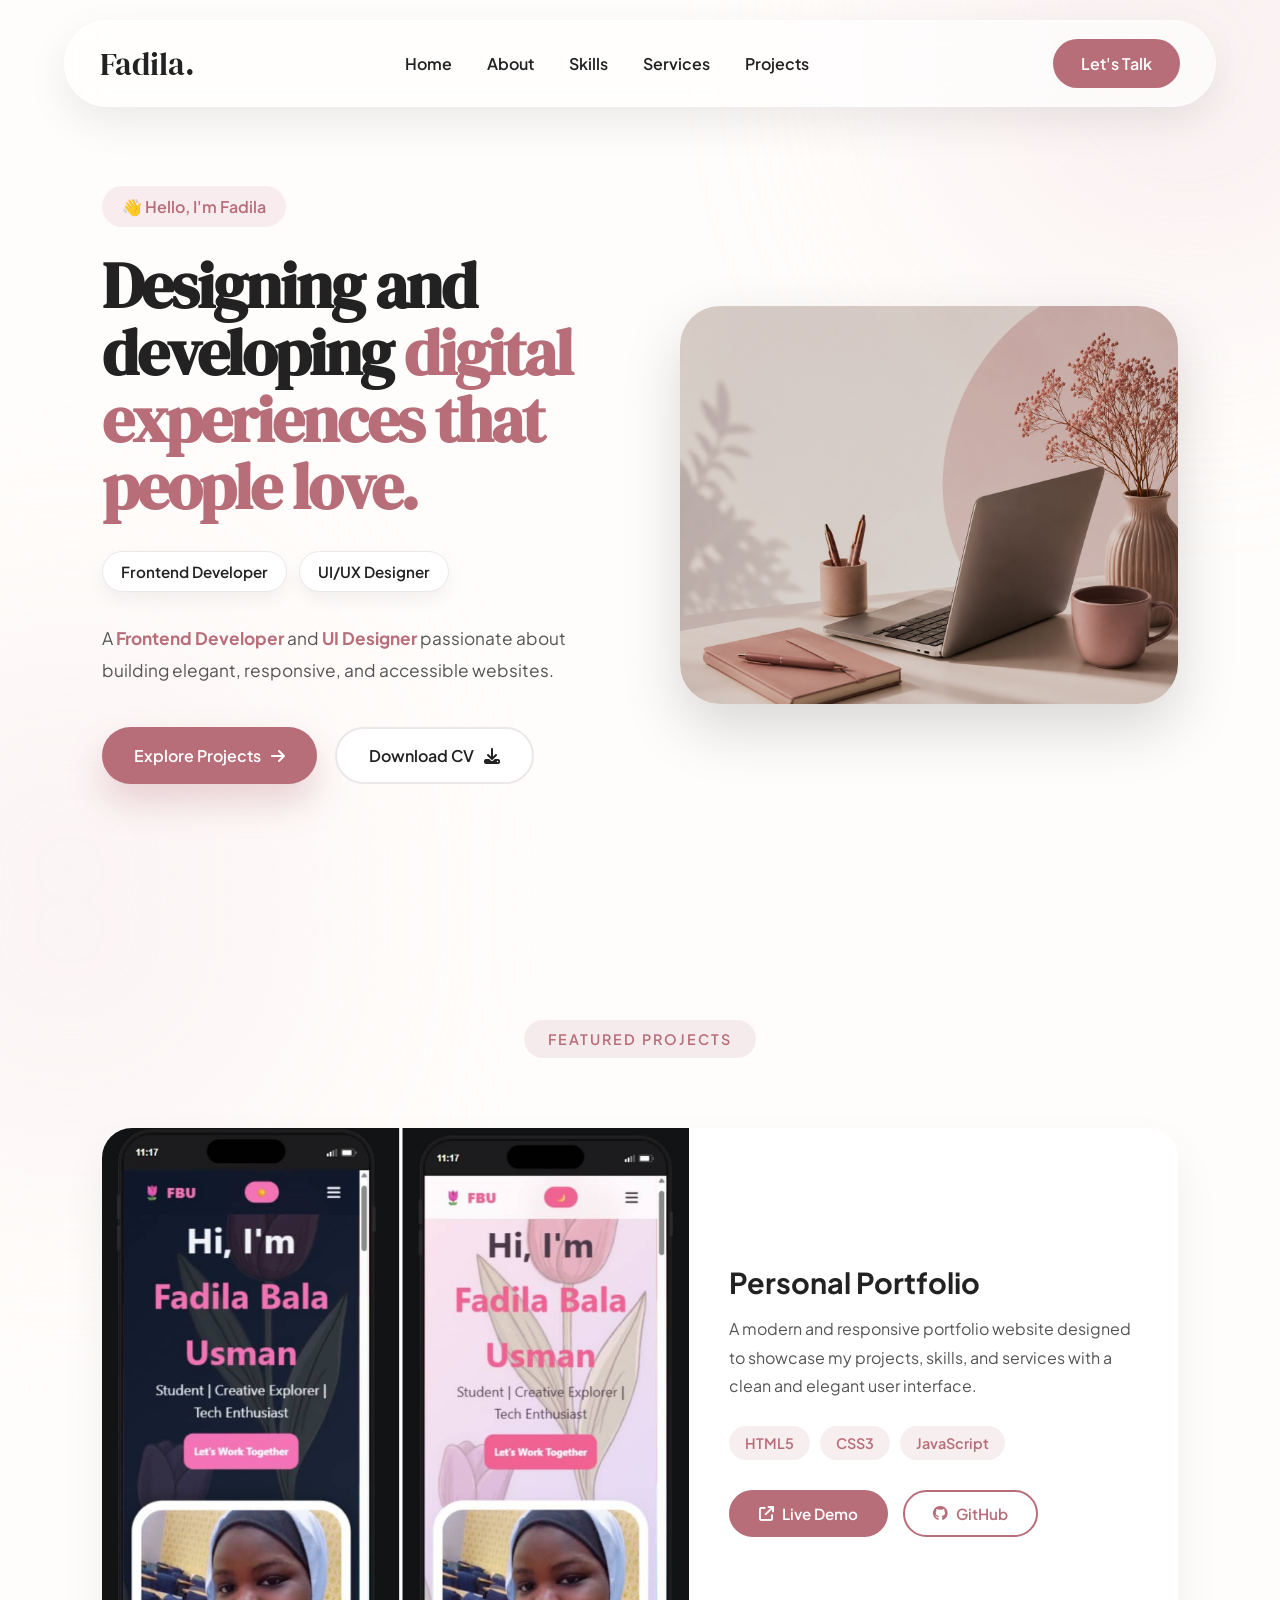
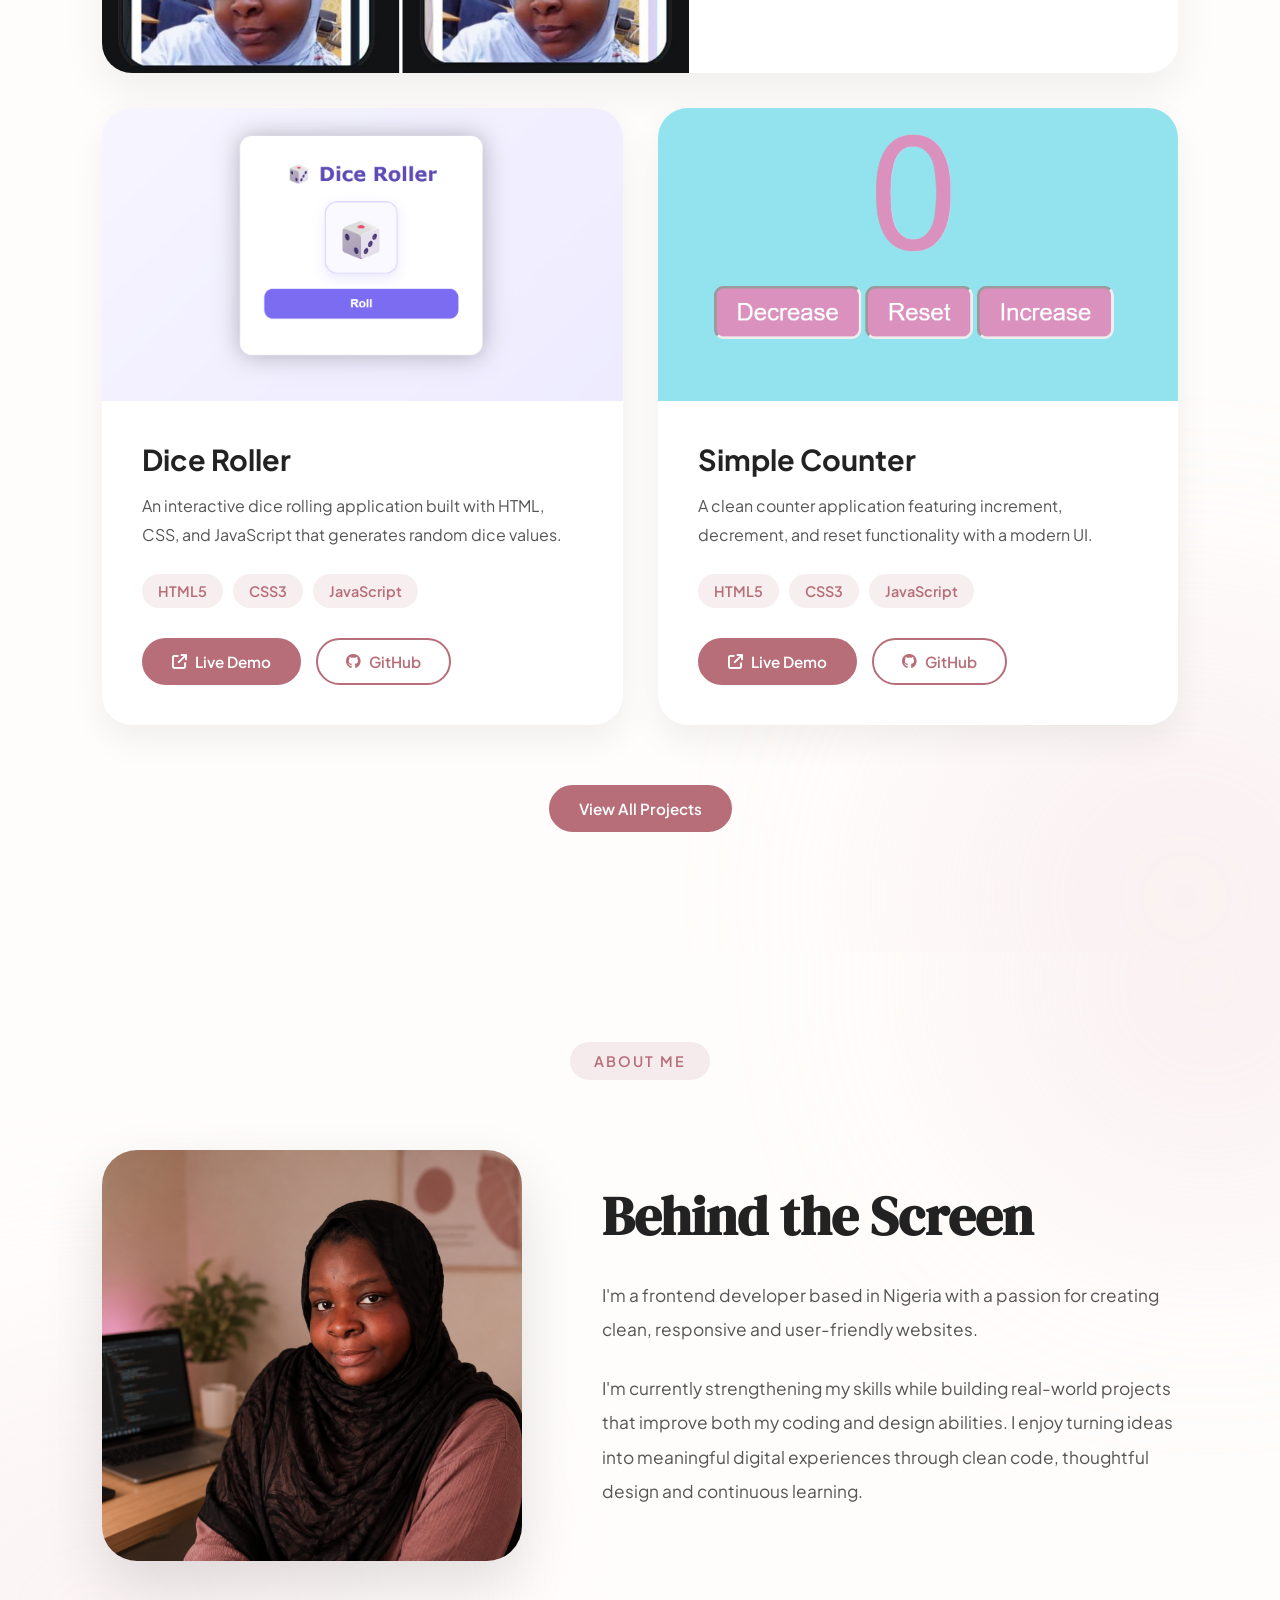
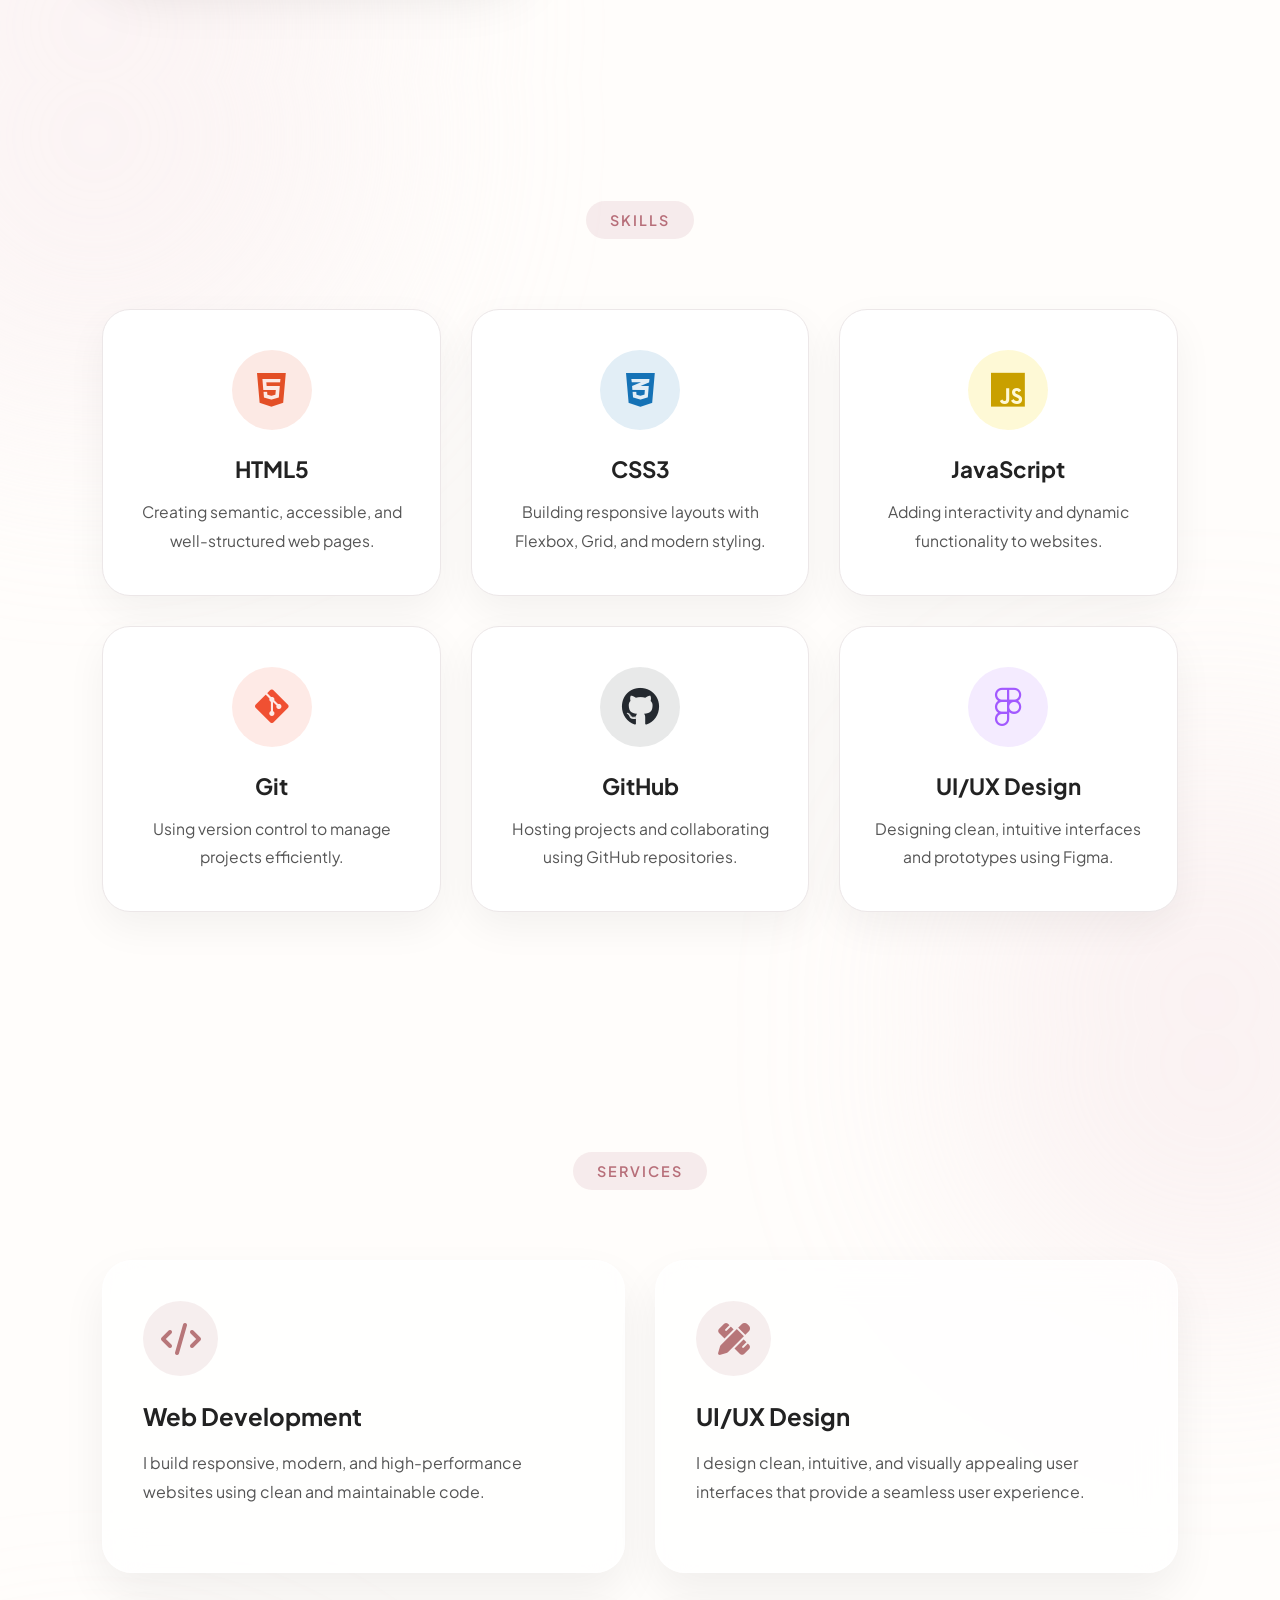
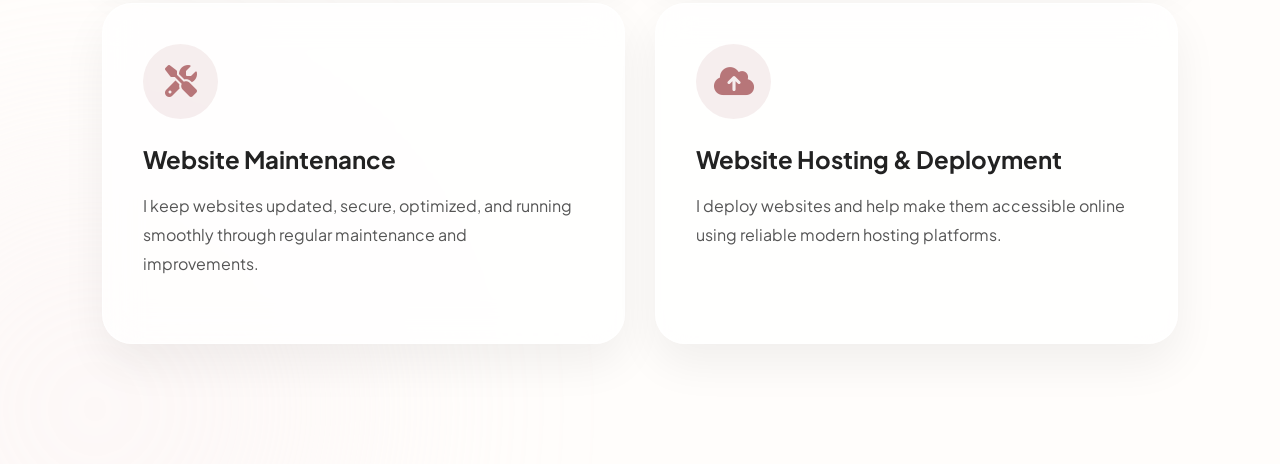
==== commit 108a6bc1: "Built projects page layout" ====
--- a/index.html
+++ b/index.html
@@ -30,7 +30,7 @@
                 <li><a href="#about">About</a></li>
                 <li><a href="#skills">Skills</a></li>
                 <li><a href="#services">Services</a></li>
-                <li><a href="projects.html">Projects</a></li>
+                <li><a href="#projects">Projects</a></li>
                 <li><a href="#contact" class="contact-link">Let's Talk</a></li>
             </ul>
 
@@ -62,7 +62,7 @@
                     
                     <div class="hero-buttons">
                         <a href="projects.html" class="btn-primary">
-                            View My Work
+                            Explore Projects
                             <i class="fa-solid fa-arrow-right"></i>
                         </a>
                         <a href="assets/resume.pdf" class="btn-secondary" download>
@@ -139,7 +139,7 @@
                     </div>
 
                     <div class="project-links">
-                        <a href="https://dice-roller-one-beta.vercel.app/" class="primary-btn" target="_blank">
+                        <a href="https://dice-roller-one-beta.vercel.app" class="primary-btn" target="_blank">
                             <i class="fa-solid fa-arrow-up-right-from-square"></i>
                             Live Demo
                         </a>
@@ -170,7 +170,7 @@
                     </div>
 
                     <div class="project-links">
-                        <a href="https://simple-counter-program.vercel.app/" class="primary-btn" target="_blank">
+                        <a href="https://simple-counter-program.vercel.app" class="primary-btn" target="_blank">
                             <i class="fa-solid fa-arrow-up-right-from-square"></i>
                             Live Demo
                         </a>
--- a/style.css
+++ b/style.css
@@ -73,6 +73,11 @@
     color:var(--heading);
     font-weight:600;
     transition:.3s;
+}
+
+.nav-links a.active {
+    color: var(--primary);
+    font-weight: 700;
 }
 
 .nav-links a:hover{
@@ -817,6 +822,181 @@
     letter-spacing: 1px;
 }
 
+/*PROJECTS PAGE*/
+
+/*PROJECTS HERO SECTION*/
+.projects-hero{
+    position: relative;
+    overflow: hidden;
+    min-height: 70vh;
+    display: flex;
+    justify-content: center;
+    align-items: center;
+    padding: 120px 8%;
+    text-align: center;
+}
+
+.projects-hero::before{
+    content: "";
+    position: absolute;
+    width: 550px;
+    height: 550px;
+    background: #edd0d7;
+    border-radius: 50%;
+    filter: blur(120px);
+    top: -220px;
+    right: -180px;
+    opacity: 0.45;
+    z-index: -1;
+}
+
+.projects-hero::after{
+    content: "";
+    position: absolute;
+    width: 500px;
+    height: 500px;
+    background: #f7e9ec;
+    border-radius: 50%;
+    filter: blur(120px);
+    bottom: -220px;
+    left: -180px;
+    opacity: 0.25;
+    z-index: -1;
+}
+
+.projects-hero-content{
+    max-width: 760px;
+}
+
+.projects-hero-content span{
+    color: var(--primary);
+    font-weight: 700;
+    letter-spacing: 2px;
+}
+
+.projects-hero-content h1{
+    font-size: clamp(2.8rem,6vw,4.5rem);
+    margin: 20px 0;
+    color: var(--heading);
+}
+
+.projects-hero-content p{
+    font-size: 1.1rem;
+    color: var(--text);
+    line-height: 1.9;
+    margin-bottom: 40px;
+}
+
+.projects-hero .primary-btn{
+    display: inline-flex;
+    align-items: center;
+    gap: 10px;
+}
+
+/*ALL PROJECTS SECTION*/
+#all-projects{
+    position: relative;
+    padding: 120px 8%;
+    overflow: hidden;
+}
+
+#all-projects::before{
+    content: "";
+    position: absolute;
+    width: 500px;
+    height: 500px;
+    background: #f7e9ec;
+    border-radius: 50%;
+    filter: blur(120px);
+    top: -220px;
+    left: -180px;
+    opacity: 0.25;
+    z-index: -1;
+}
+
+#all-projects::after{
+    content: "";
+    position: absolute;
+    width: 450px;
+    height: 450px;
+    background: #edd0d7;
+    border-radius: 50%;
+    filter: blur(120px);
+    bottom: -220px;
+    right: -180px;
+    opacity: 0.45;
+    z-index: -1;
+}
+
+.projects-list{
+    margin-top: 70px;
+    display: flex;
+    flex-direction: column;
+    gap: 50px;
+}
+
+.project-item{
+    display: grid;
+    grid-template-columns: 1fr 1fr;
+    gap: 40px;
+    align-items: center;
+    background: #fff;
+    padding: 30px;
+    border-radius: 30px;
+    box-shadow: 0 15px 35px rgba(0,0,0,.06);
+    transition: .35s ease;
+}
+
+.project-item:hover{
+    transform: translateY(-8px);
+    box-shadow: 0 25px 55px rgba(183,118,121,.18);
+}
+
+.project-item:nth-child(even){
+    direction: rtl;
+}
+
+.project-item:nth-child(even) .project-details{
+    direction: ltr;
+}
+
+.project-item .project-image{
+    aspect-ratio: 16 / 9;
+    border-radius: 20px;
+    overflow: hidden;
+}
+
+.project-item .project-image img{
+    width: 100%;
+    height: 100%;
+    object-fit: cover;
+    display: block;
+    transition: .4s ease;
+}
+
+.project-item:hover img{
+    transform: scale(1.05);
+}
+
+.project-details h3{
+    font-size: 2rem;
+    color: var(--heading);
+    margin-bottom: 18px;
+}
+
+.project-details p{
+    color: var(--text);
+    line-height: 1.9;
+    margin-bottom: 25px;
+}
+
+.project-links{
+    display: flex;
+    gap: 15px;
+    flex-wrap: wrap;
+    margin-top: 30px;
+}
+
 /*RESPONSIVENESS*/
 @media(max-width:992px){
 
@@ -924,6 +1104,14 @@
     .project-content{
         padding: 35px;
     }
+
+    .project-item{
+        grid-template-columns: 1fr;
+    }
+
+    .project-item:nth-child(even){
+        direction: ltr;
+    }
 }
 
 @media (max-width:768px){
@@ -1012,4 +1200,16 @@
     .project-content{
         padding: 30px;
     }
+
+    #all-projects{
+        padding: 90px 7%;
+    }
+
+    .project-item{
+        padding: 20px;
+    }
+
+    .project-details h3{
+        font-size: 1.6rem;
+    }
 }
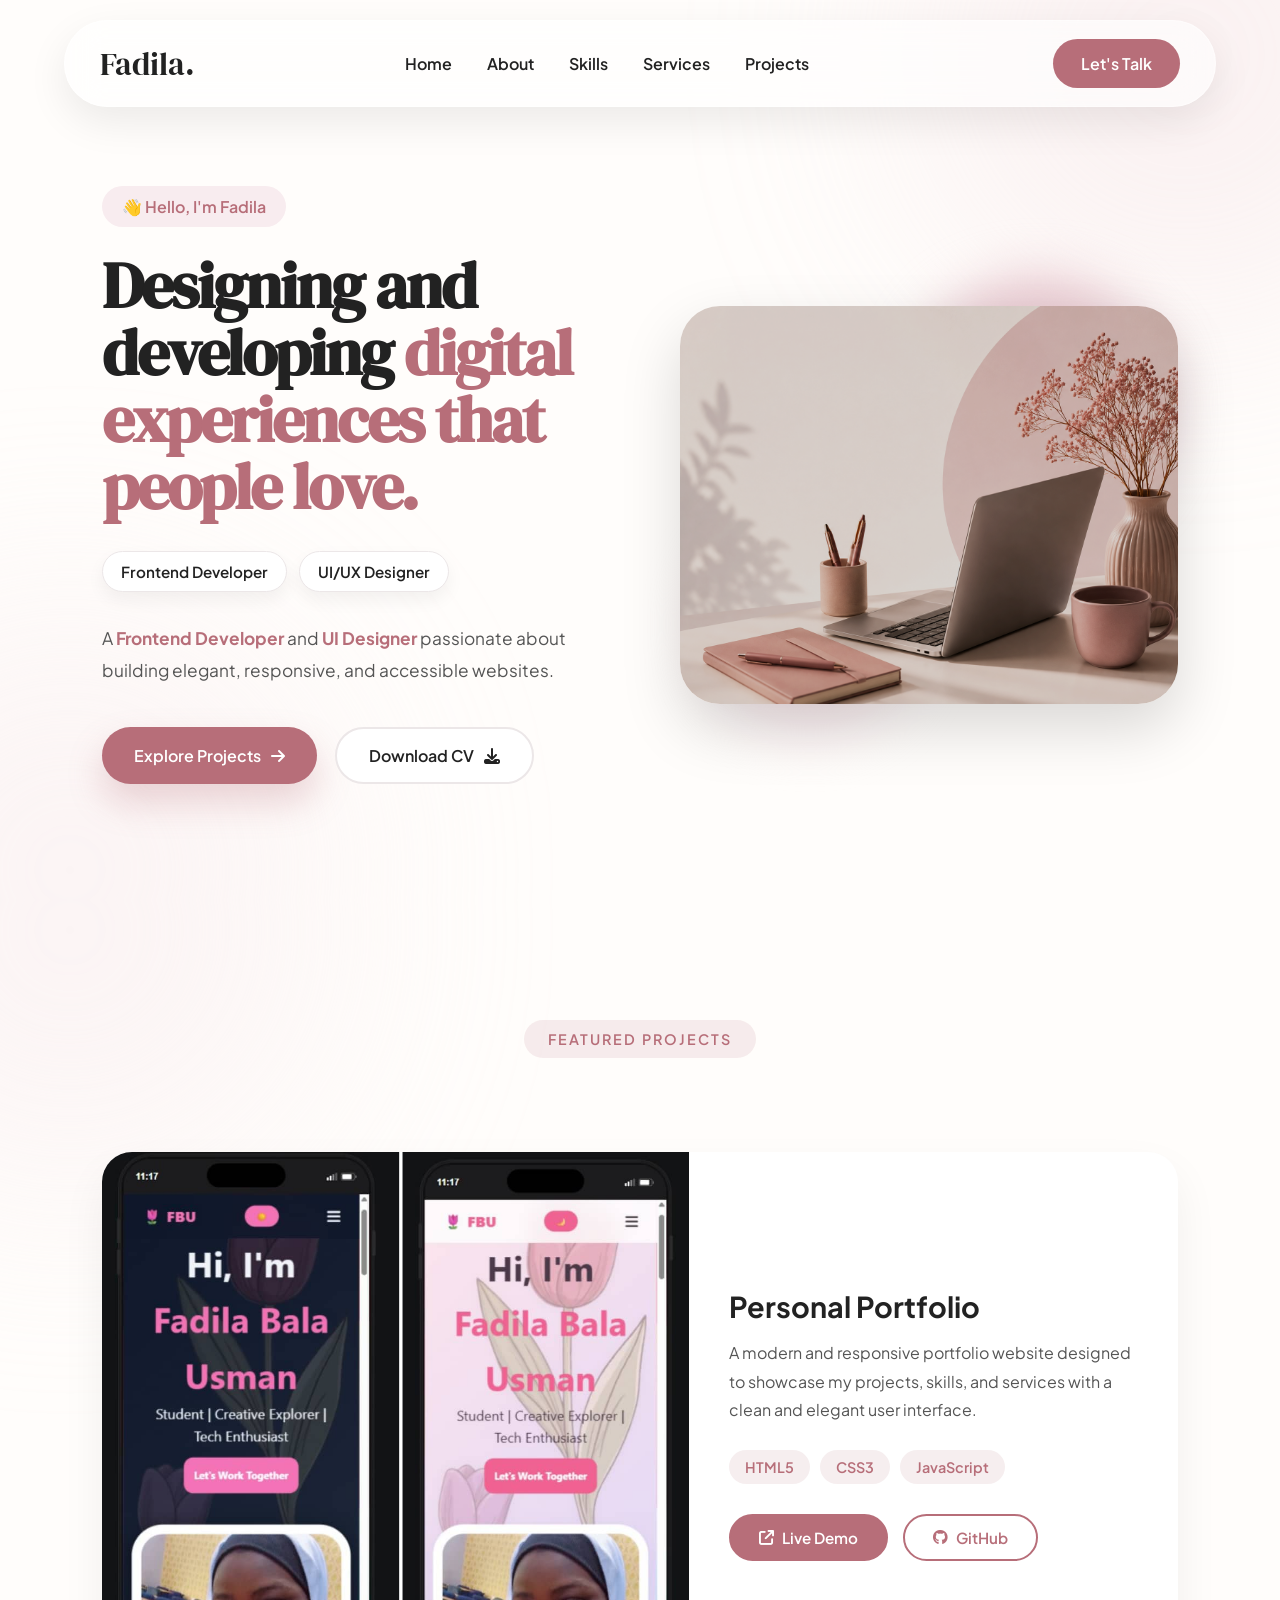
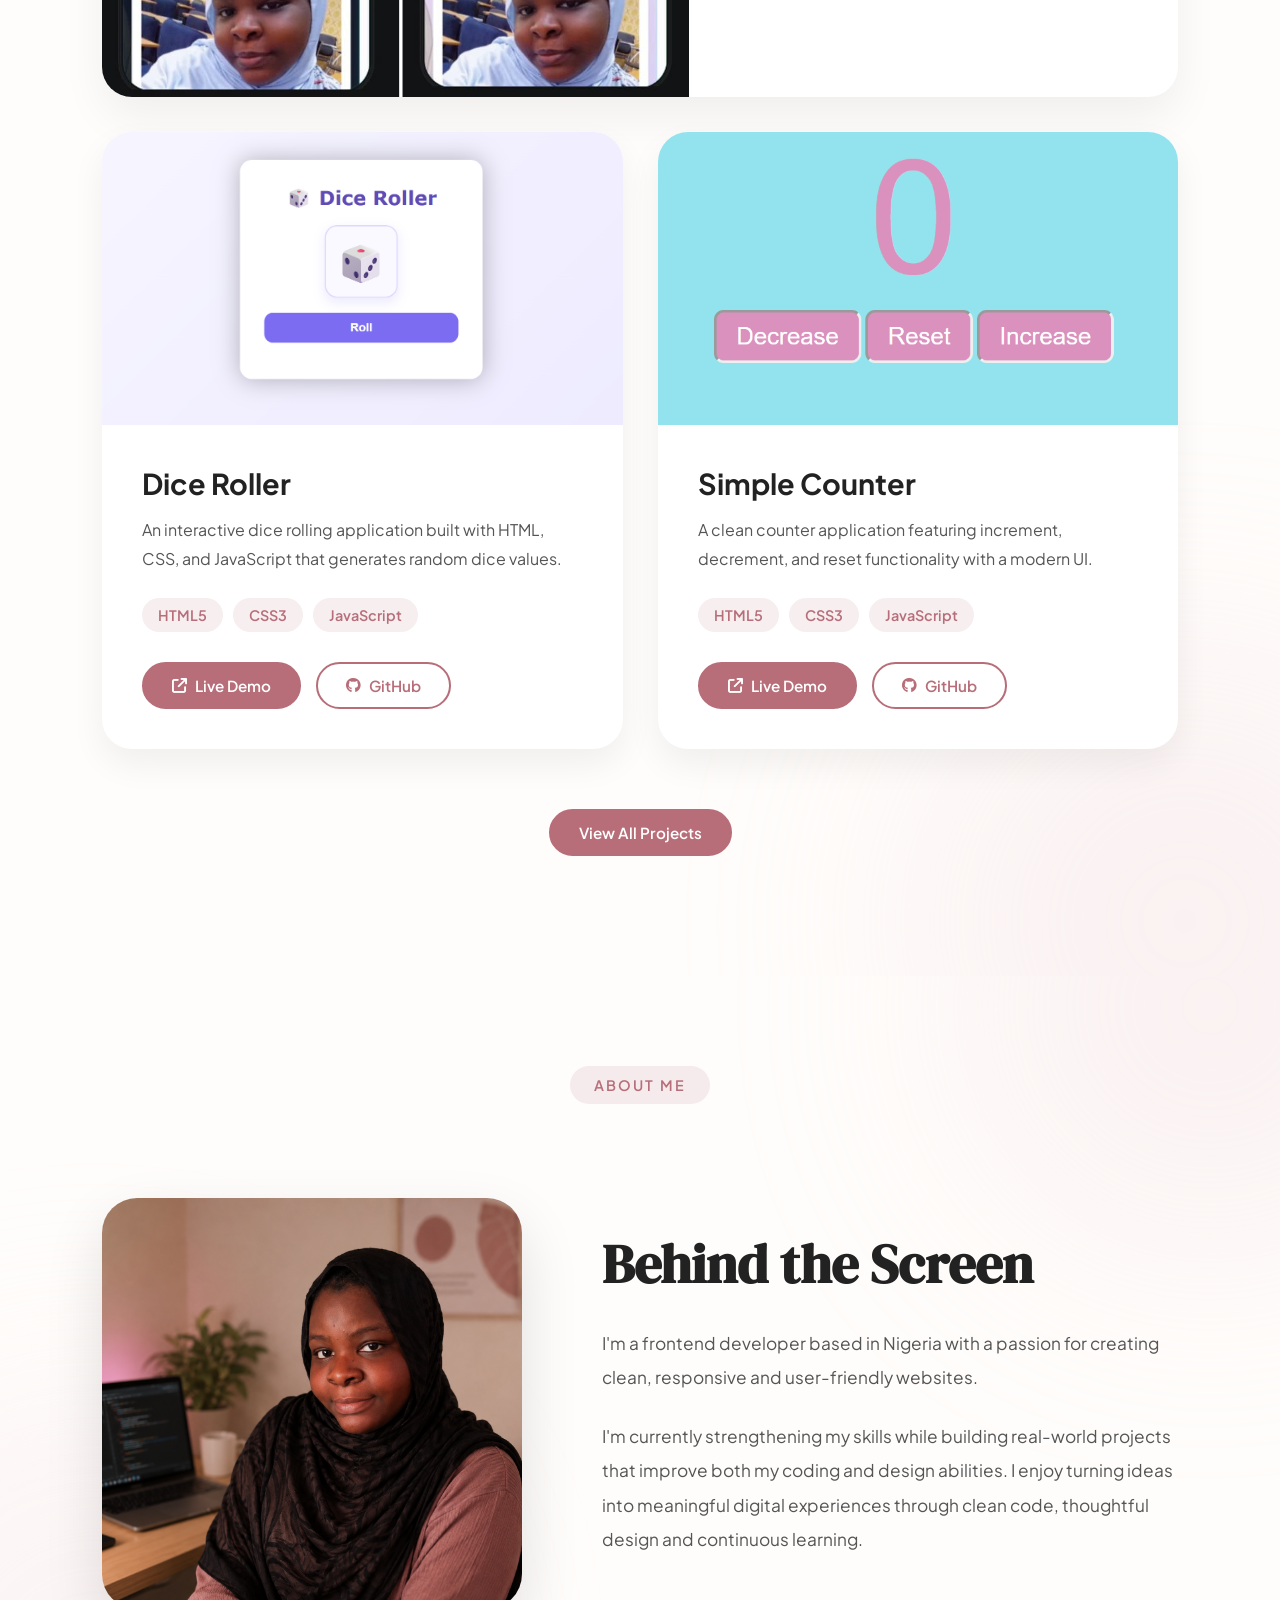
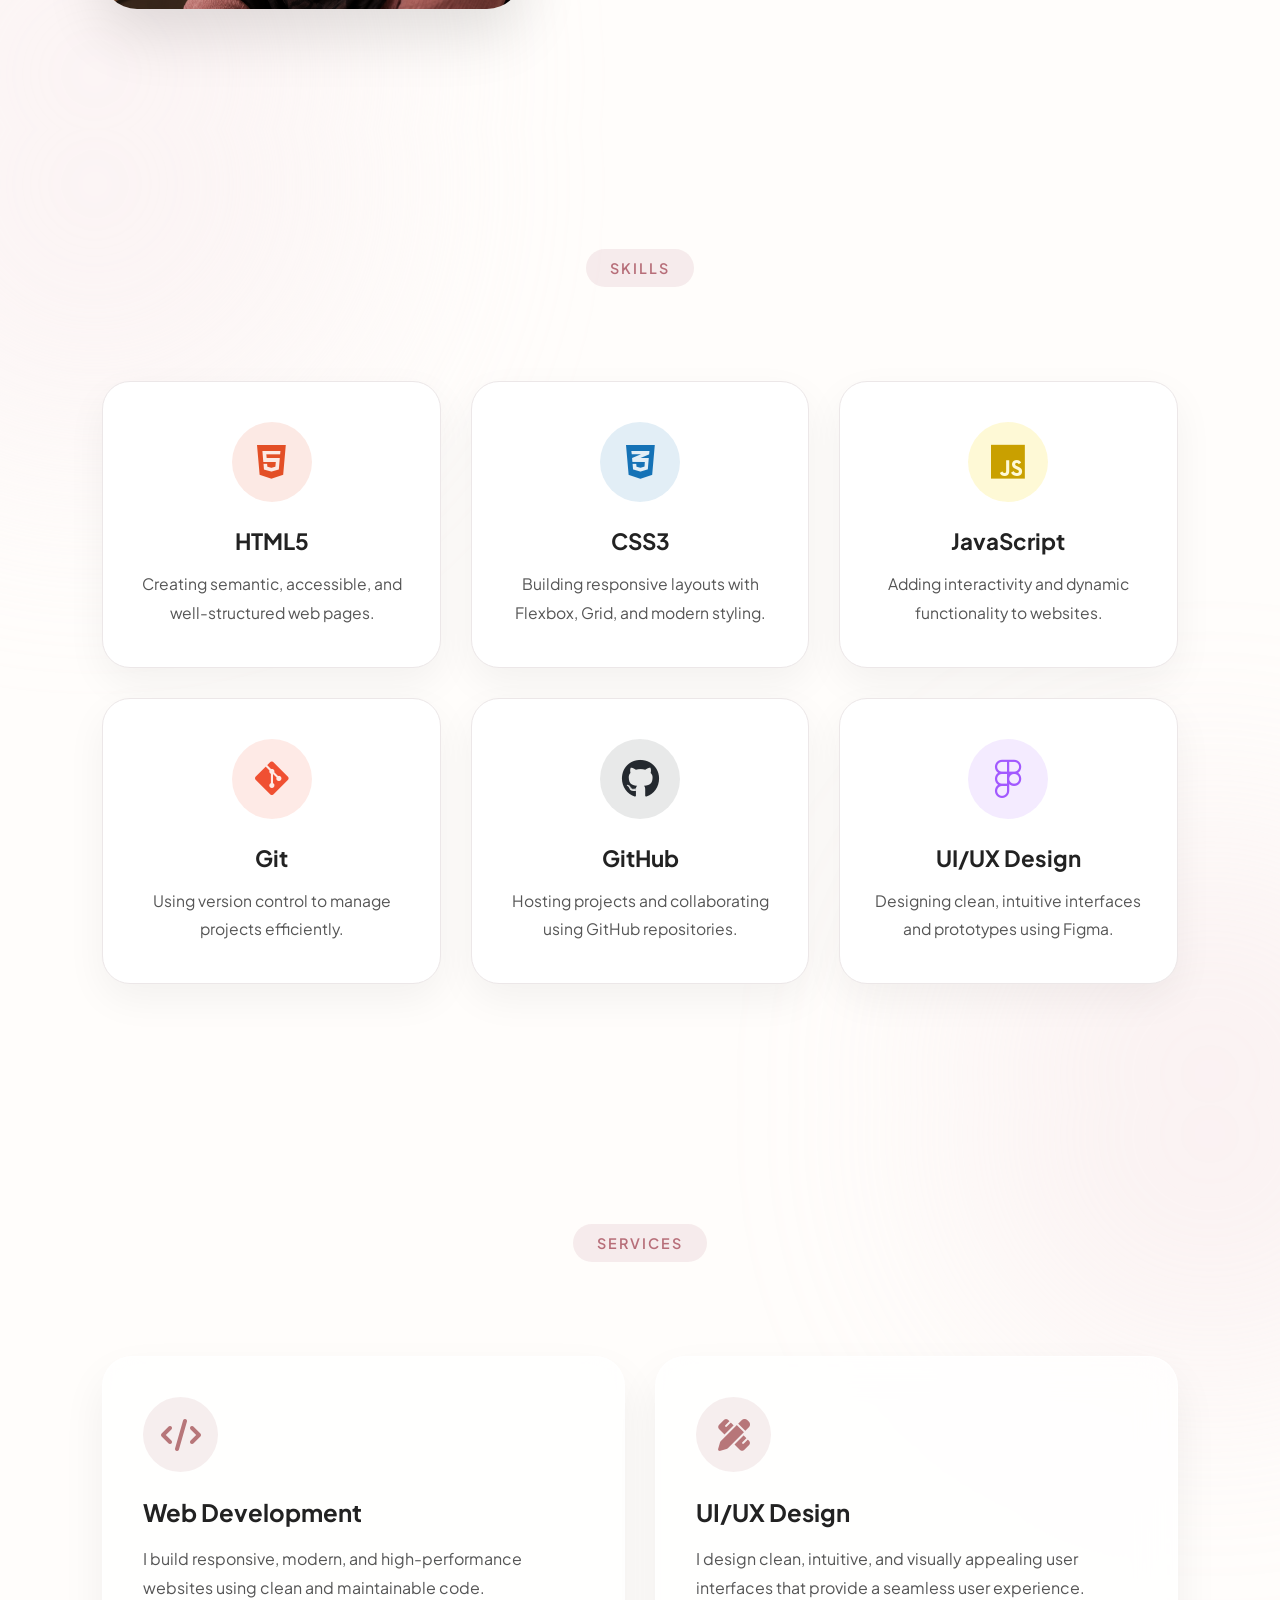
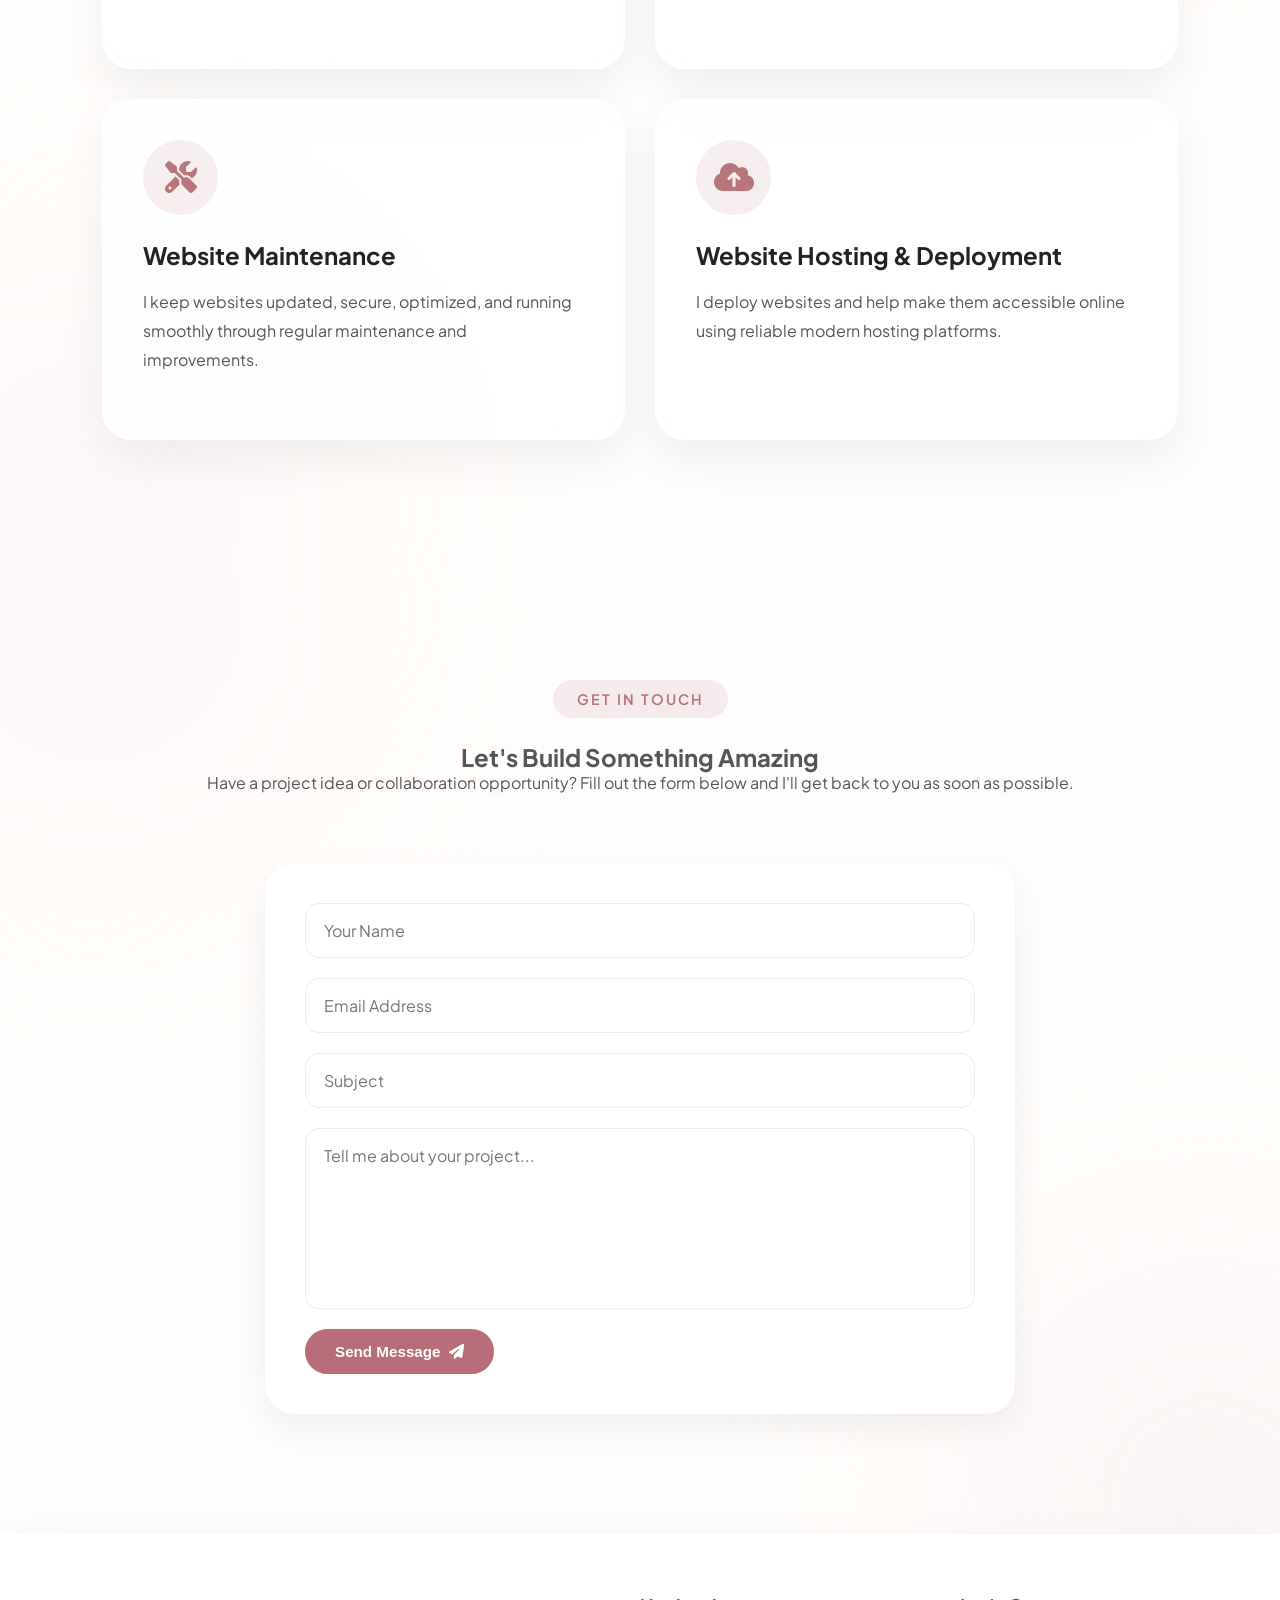
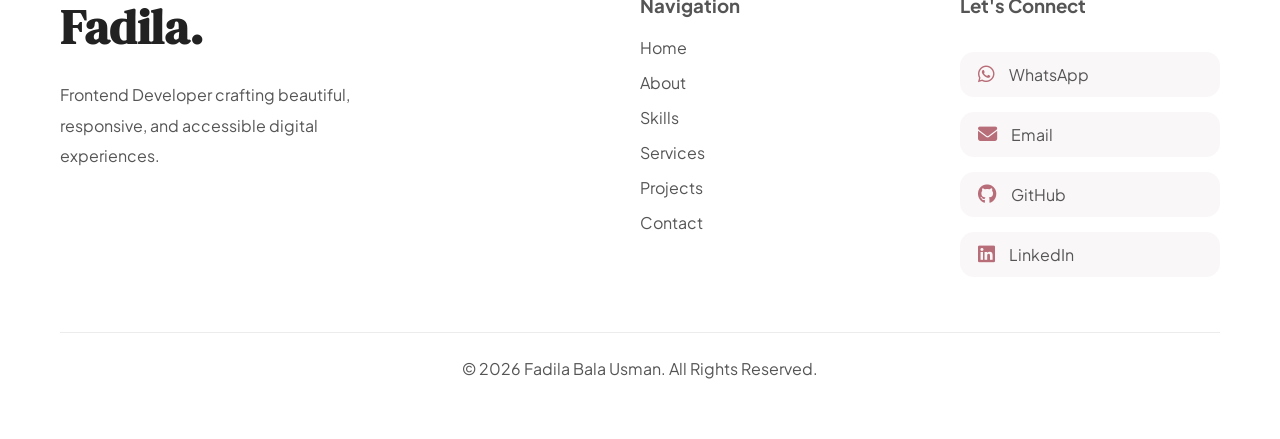
==== commit 25749d98: "Added Contact Section and Footer" ====
--- a/index.html
+++ b/index.html
@@ -74,8 +74,8 @@
 
                 <!-- RIGHT CONTENT -->
                 <div class="hero-image">
-                    <div class="blob blob1"></div>
-                    <div class="blob blob2"></div>
+                    <div class="blob blob-1"></div>
+                    <div class="blob blob-2"></div>
                     <img src="assets/images/hero-image.png" alt="Fadila Bala Usman">
                 </div>
             </div>
@@ -318,10 +318,91 @@
         </section>
 
         <section id="contact">
+            <div class="section-heading">
+                <span>GET IN TOUCH</span>
+                <h2>Let's Build Something Amazing</h2>
+                <p>
+                    Have a project idea or collaboration opportunity?
+                    Fill out the form below and I'll get back to you as soon as possible.
+                </p>
+            </div>
+
+            <div class="contact-container">
+                <form action="https://api.web3forms.com/submit" method="POST" class="contact-form">
+                    <input type="hidden" name="access_key" value="YOUR_ACCESS_KEY">
+
+                    <input type="text" name="name" placeholder="Your Name" required>
+
+                    <input type="email" name="email" placeholder="Email Address" required>
+
+                    <input type="text" name="subject" placeholder="Subject">
+
+                    <textarea name="message" rows="7" placeholder="Tell me about your project..." required></textarea>
+
+                    <button type="submit" class="primary-btn">
+                        Send Message
+                        <i class="fa-solid fa-paper-plane"></i>
+                    </button>
+                </form>
+            </div>
         </section>
     </main>
 
     <footer>
+        <div class="footer-card">
+            <div class="footer-top">
+                <div class="footer-brand">
+                    <h2>Fadila.</h2>
+                    <p>
+                        Frontend Developer crafting beautiful,
+                        responsive, and accessible digital experiences.
+                    </p>
+                </div>
+
+                <div class="footer-nav">
+                    <h3>Navigation</h3>
+
+                    <ul>
+                        <li><a href="#home">Home</a></li>
+                        <li><a href="#about">About</a></li>
+                        <li><a href="#skills">Skills</a></li>
+                        <li><a href="#services">Services</a></li>
+                        <li><a href="#projects">Projects</a></li>
+                        <li><a href="#contact">Contact</a></li>
+                    </ul>
+                </div>
+
+                <div class="footer-connect">
+                    <h3>Let's Connect</h3>
+
+                    <a href="https://wa.me/2349091936293" target="_blank">
+                        <i class="fa-brands fa-whatsapp"></i>
+                        WhatsApp
+                    </a>
+
+                    <a href="mailto:fadilausman705@gmail.com">
+                        <i class="fa-solid fa-envelope"></i>
+                        Email
+                    </a>
+
+                    <a href="https://github.com/fadeelah2007" target="_blank">
+                        <i class="fa-brands fa-github"></i>
+                        GitHub
+                    </a>
+
+                    <a href="https://linkedin.com/in/yourusername" target="_blank">
+                        <i class="fa-brands fa-linkedin"></i>
+                        LinkedIn
+                    </a>
+                </div>
+            </div>
+
+            <div class="footer-divider"></div>
+
+            <div class="footer-bottom">
+                <p>&copy; 2026 Fadila Bala Usman. All Rights Reserved.</p>
+            </div>
+        </div>
     </footer>
 
 <script src="script.js"></script>
--- a/style.css
+++ b/style.css
@@ -72,7 +72,7 @@
 .nav-links a{
     color:var(--heading);
     font-weight:600;
-    transition:.3s;
+    transition:0.3s;
 }
 
 .nav-links a.active {
@@ -225,7 +225,7 @@
     padding:16px 32px;
     border-radius:999px;
     font-weight:600;
-    transition:.35s;
+    transition:0.35s;
 }
 
 .btn-primary{
@@ -357,7 +357,7 @@
     border-radius: 30px;
     overflow: hidden;
     box-shadow: 0 20px 45px rgba(0,0,0,.06);
-    transition: .35s ease;
+    transition: 0.35s ease;
 }
 
 .project-card.featured:hover{
@@ -370,7 +370,7 @@
     border-radius: 30px;
     overflow: hidden;
     box-shadow: 0 15px 35px rgba(0,0,0,.06);
-    transition: .35s ease;
+    transition: 0.35s ease;
 }
 
 .project-card:not(.featured):hover{
@@ -428,7 +428,7 @@
     background: rgba(183,118,121,.12);
     color: var(--primary);
     border-radius: 50px;
-    font-size: .9rem;
+    font-size: 0.9rem;
     font-weight: 600;
 }
 
@@ -454,9 +454,9 @@
     padding: 12px 28px;
     border-radius: 50px;
     font-weight: 600;
-    font-size: .95rem;
+    font-size: 0.95rem;
     text-decoration: none;
-    transition: .3s ease;
+    transition: 0.3s ease;
     cursor: pointer;
 }
 
@@ -528,9 +528,10 @@
     background:rgba(183,110,121,.12);
     color:var(--primary);
     border-radius:50px;
-    font-size:.9rem;
+    font-size:0.9rem;
     font-weight:600;
     letter-spacing:2px;
+    margin-bottom:1.5rem;
 }
 
 .about-container{
@@ -624,7 +625,7 @@
     border-radius:28px;
     padding:40px 30px;
     text-align:center;
-    transition:.35s ease;
+    transition:0.35s ease;
     box-shadow:0 15px 40px rgba(0,0,0,.05);
 }
 
@@ -761,7 +762,7 @@
     background: linear-gradient(90deg,#b77679,#edd0d7);
     transform: scaleX(0);
     transform-origin: left;
-    transition: .35s;
+    transition: 0.35s;
 }
 
 .service-card:hover{
@@ -815,11 +816,190 @@
     text-decoration: none;
     color: #b77679;
     font-weight: 600;
-    transition: .3s;
+    transition: 0.3s;
 }
 
 .service-card a:hover{
     letter-spacing: 1px;
+}
+
+/*CONTACT SECTION*/
+#contact{
+    position: relative;
+    padding: 120px 8%;
+    overflow: hidden;
+}
+
+#contact::before{
+    content: "";
+    position: absolute;
+    width: 550px;
+    height: 550px;
+    background: #f7e9ec;
+    border-radius: 50%;
+    filter: blur(120px);
+    top: -220px;
+    left: -180px;
+    opacity: 0.25;
+    z-index: -1;
+}
+
+#contact::after{
+    content: "";
+    position: absolute;
+    width: 500px;
+    height: 500px;
+    background: #f7e9ec;
+    border-radius: 50%;
+    filter: blur(120px);
+    bottom: -220px;
+    right: -180px;
+    opacity: 0.45;
+    z-index: -1;
+}
+
+.contact-container{
+    margin-top: 70px;
+    display: flex;
+    justify-content: center;
+}
+
+.contact-form{
+    width: 100%;
+    max-width: 750px;
+    background: #fff;
+    padding: 40px;
+    border-radius: 30px;
+    box-shadow: 0 15px 35px rgba(0,0,0,.06);
+
+    display: flex;
+    flex-direction: column;
+    gap: 20px;
+}
+
+.contact-form input, .contact-form textarea{
+    width: 100%;
+    padding: 16px 18px;
+    border: 1px solid #ececec;
+    border-radius: 14px;
+    outline: none;
+    font-size: 1rem;
+    font-family: inherit;
+    transition: 0.3s;
+}
+
+.contact-form input:focus, .contact-form textarea:focus{
+    border-color: var(--primary);
+}
+
+.contact-form textarea{
+    resize: none;
+}
+
+.contact-form button{
+    align-self: flex-start;
+    gap: 8px;
+}
+
+/*FOOTER*/
+.footer-card{
+    background:#fff;
+    padding:60px;
+    box-shadow:0 25px 60px rgba(0,0,0,.06);
+    position:relative;
+    overflow:hidden;
+}
+
+.footer-top{
+    position:relative;
+    z-index:2;
+    display:grid;
+    grid-template-columns:2fr 1fr 1fr;
+    gap:60px;
+}
+
+.footer-brand h2{
+    font-family:"DM Serif Display", serif;
+    font-size:3rem;
+    color:var(--heading);
+}
+
+.footer-brand p{
+    margin-top:20px;
+    max-width:340px;
+    color:var(--text);
+    line-height:1.9;
+}
+
+.footer-nav h3, .footer-connect h3{
+    margin-bottom:20px;
+}
+
+.footer-nav ul{
+    list-style:none;
+}
+
+.footer-nav li{
+    margin-bottom:14px;
+}
+
+.footer-nav a{
+    text-decoration:none;
+    color:var(--text);
+    transition:0.3s;
+}
+
+.footer-nav a:hover{
+    color:var(--primary);
+    padding-left:8px;
+}
+
+.footer-connect{
+    display:flex;
+    flex-direction:column;
+    gap:15px;
+}
+
+.footer-connect a{
+    text-decoration:none;
+    color:var(--text);
+    display:flex;
+    align-items:center;
+    gap:14px;
+    padding:12px 18px;
+    background:#faf7f8;
+    border-radius:14px;
+    transition:0.3s;
+}
+
+.footer-connect a:hover{
+    background:var(--primary);
+    color:#fff;
+    transform:translateX(8px);
+}
+
+.footer-connect a:hover i{
+    color:#fff;
+}
+
+.footer-connect i{
+    color:var(--primary);
+    font-size:1.2rem;
+}
+
+.footer-divider{
+    margin:55px 0 25px;
+    height:1px;
+    background:#ececec;
+}
+
+.footer-bottom{
+    display:flex;
+    justify-content:center;
+    align-items:center;
+    color:var(--text);
+    flex-wrap:wrap;
+    gap:15px;
 }
 
 /*PROJECTS PAGE*/
@@ -944,7 +1124,7 @@
     padding: 30px;
     border-radius: 30px;
     box-shadow: 0 15px 35px rgba(0,0,0,.06);
-    transition: .35s ease;
+    transition: 0.35s ease;
 }
 
 .project-item:hover{
@@ -971,7 +1151,7 @@
     height: 100%;
     object-fit: cover;
     display: block;
-    transition: .4s ease;
+    transition: 0.4s ease;
 }
 
 .project-item:hover img{
@@ -1112,6 +1292,30 @@
     .project-item:nth-child(even){
         direction: ltr;
     }
+
+    .contact-container{
+        grid-template-columns:1fr;
+    }
+
+    .footer-card{
+
+        padding:45px;
+
+    }
+
+    .footer-top{
+
+        grid-template-columns:1fr;
+        gap:45px;
+
+    }
+
+    .footer-bottom{
+
+        flex-direction:column;
+        text-align:center;
+
+    }
 }
 
 @media (max-width:768px){
@@ -1212,4 +1416,31 @@
     .project-details h3{
         font-size: 1.6rem;
     }
+
+    #contact{
+        padding:90px 7%;
+    }
+
+    .contact-form{
+        padding:25px;
+    }
+
+    footer{
+
+        padding:70px 6% 30px;
+
+    }
+
+    .footer-card{
+
+        border-radius:30px;
+        padding:35px;
+
+    }
+
+    .footer-brand h2{
+
+        font-size:2.5rem;
+
+    }
 }
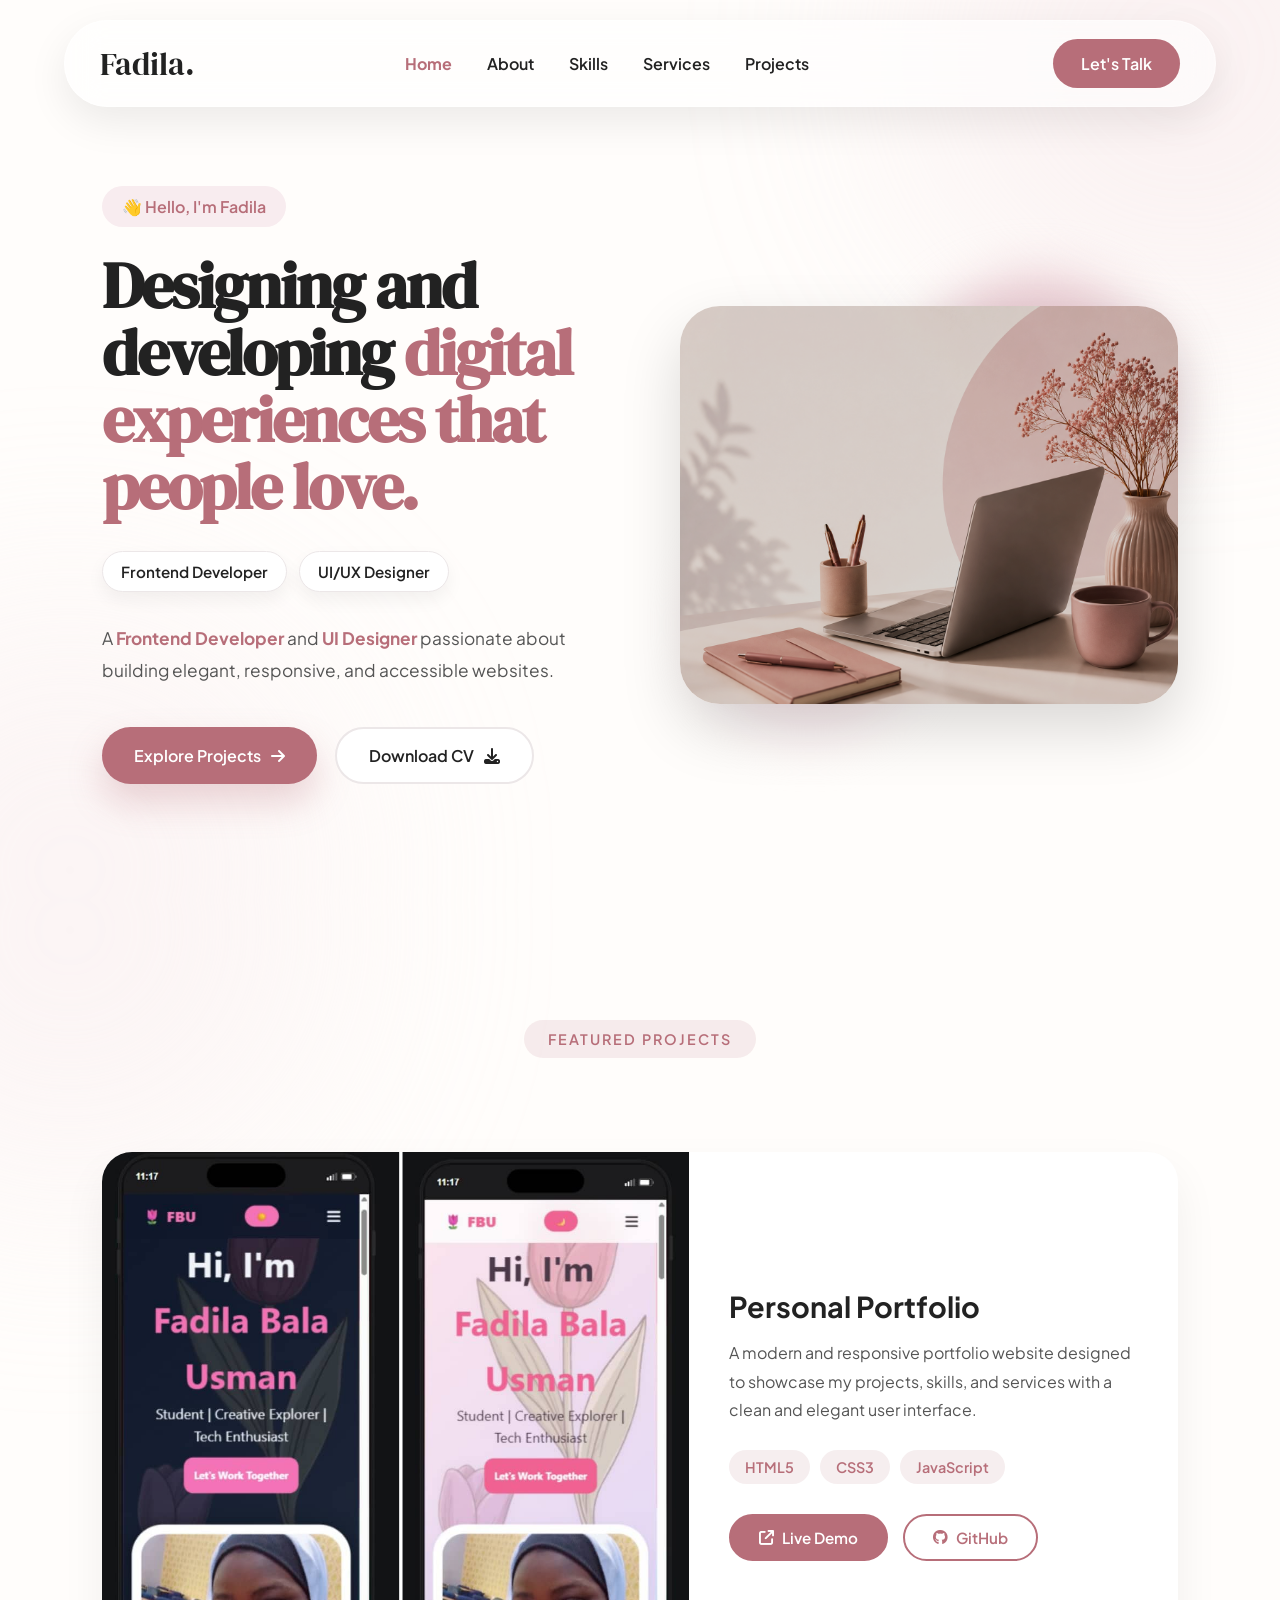
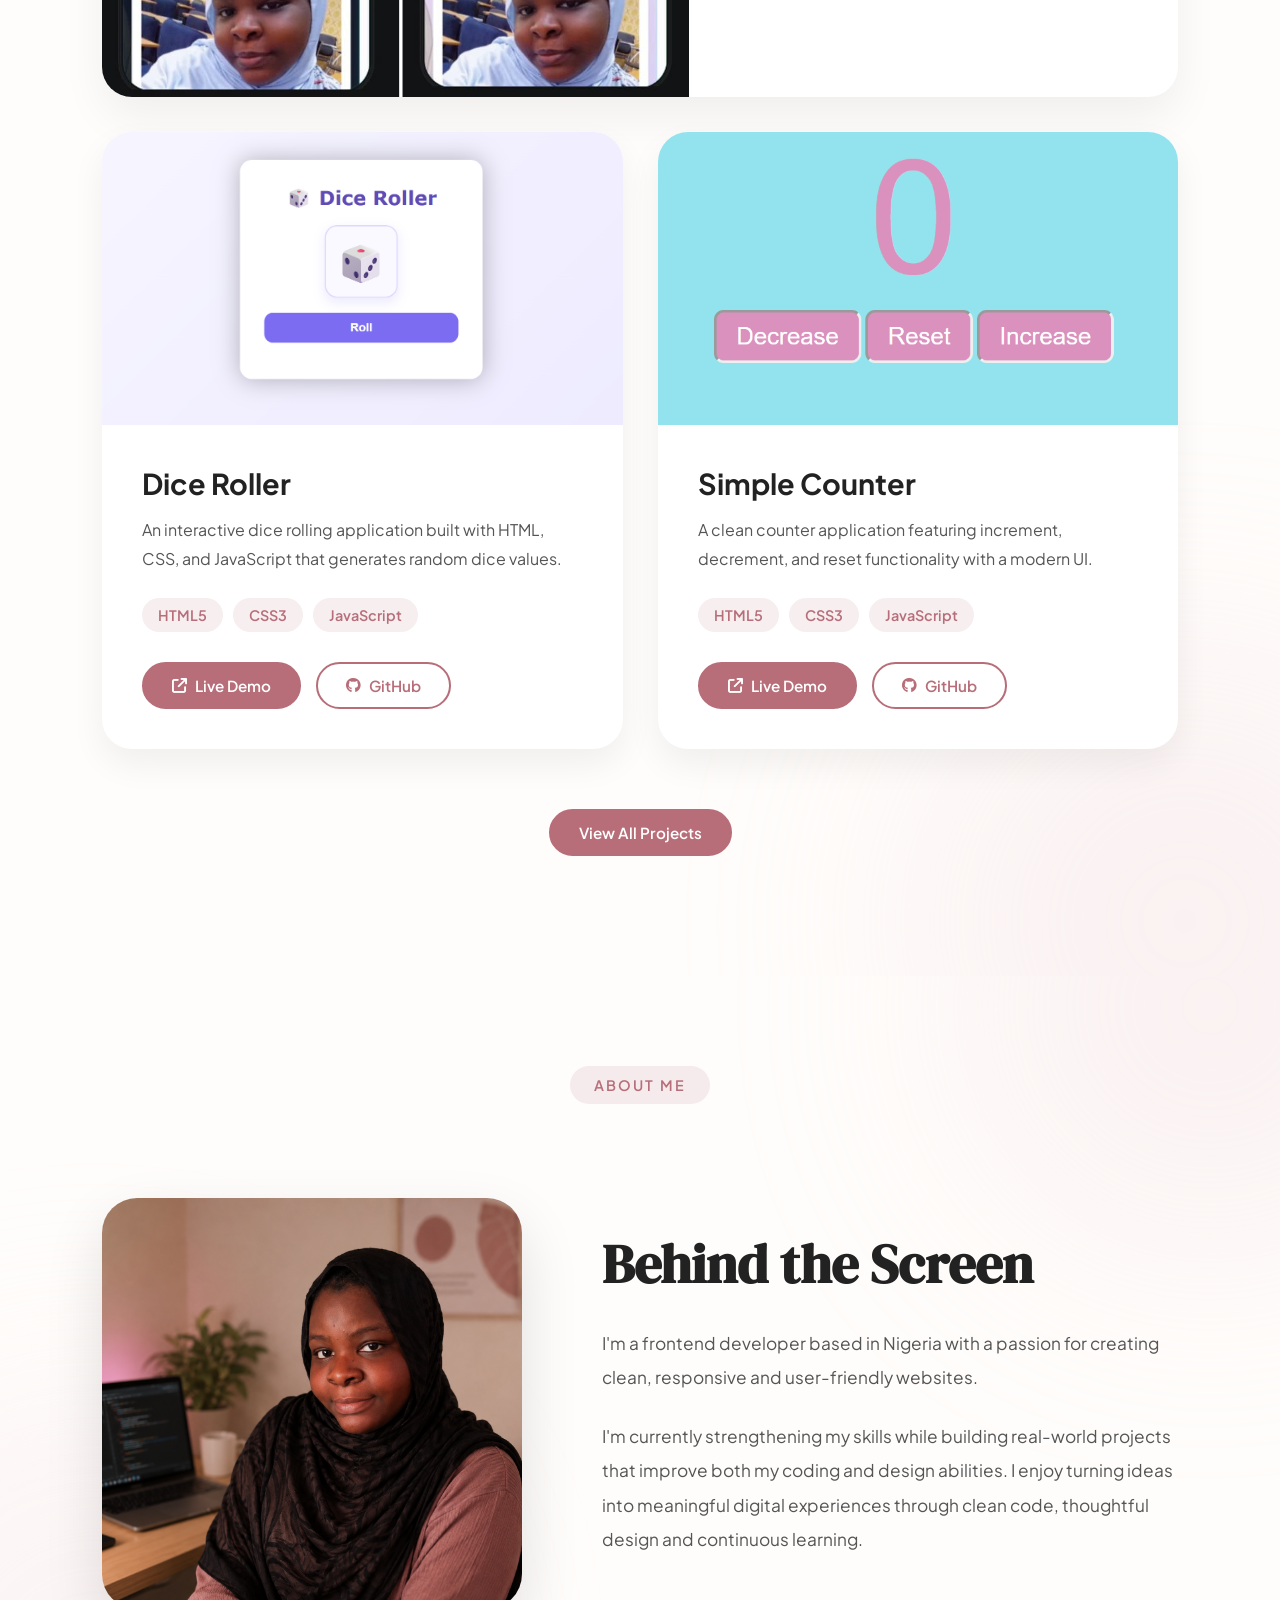
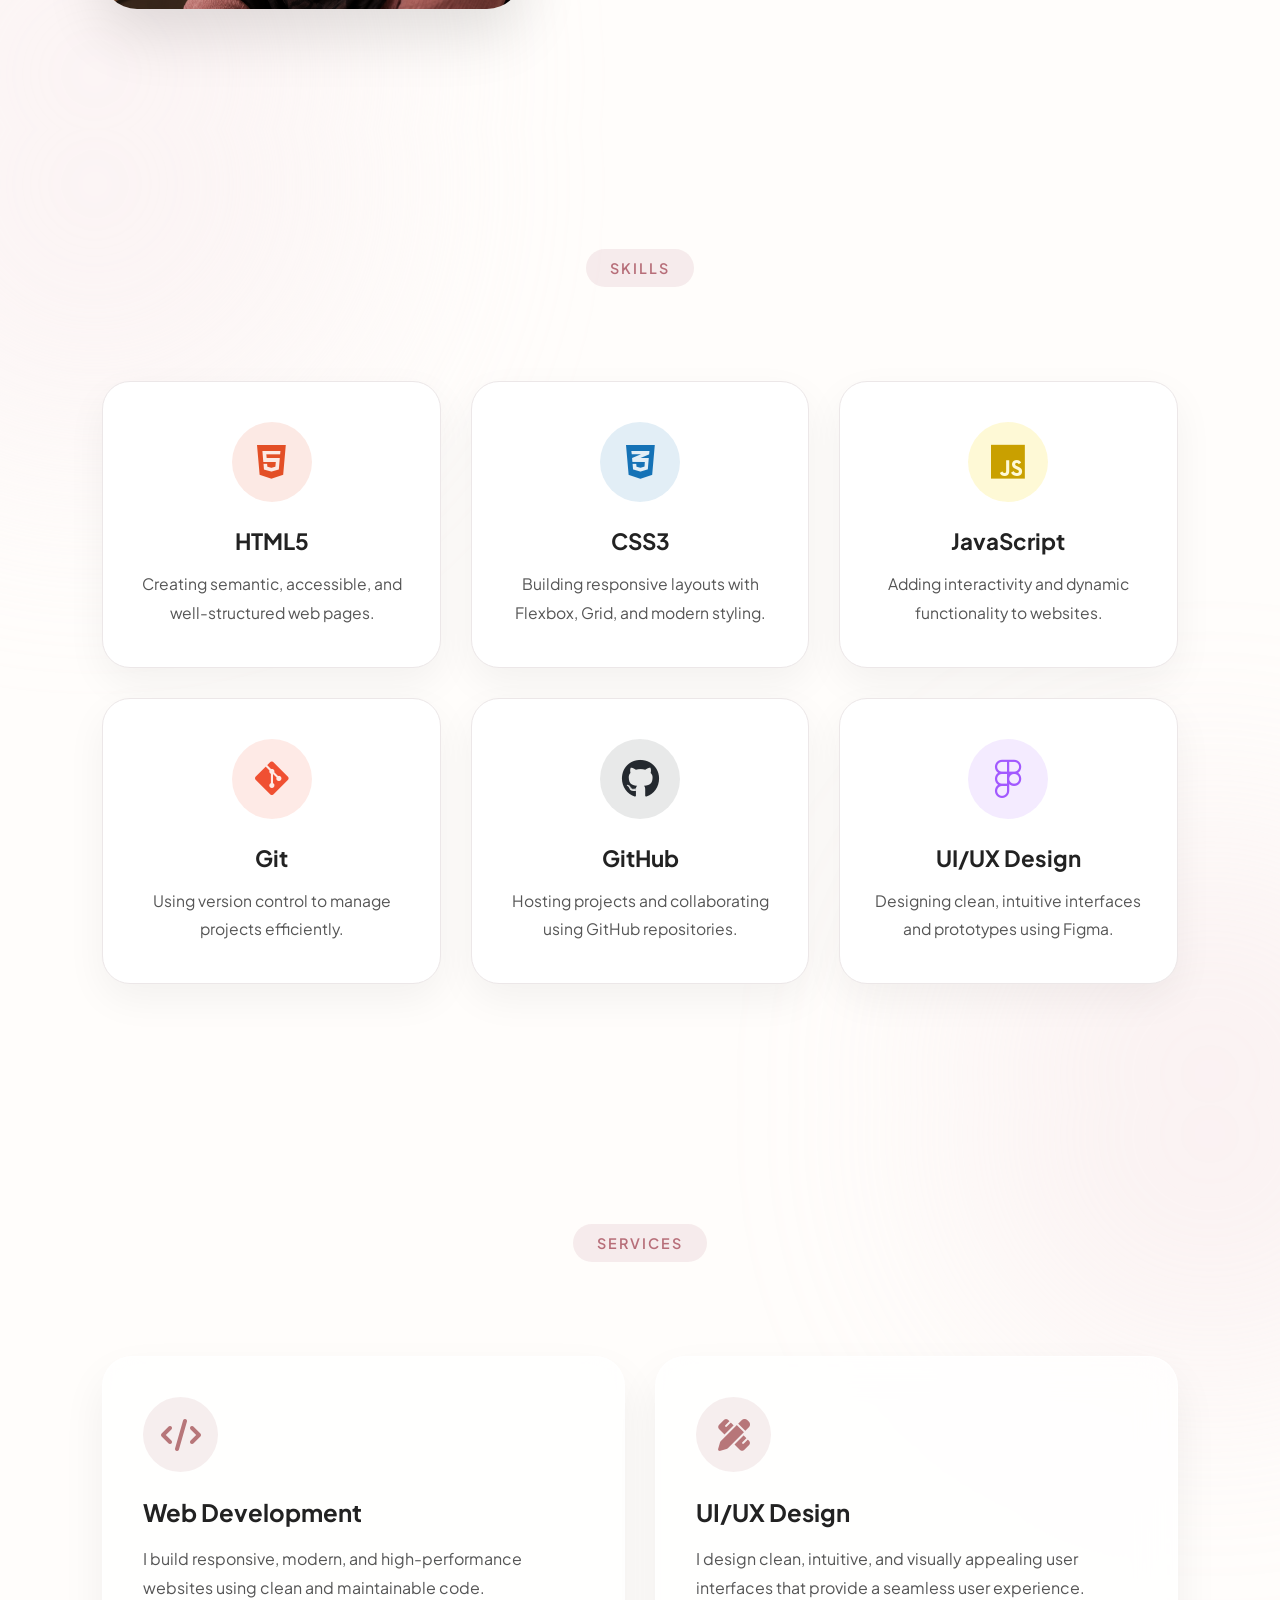
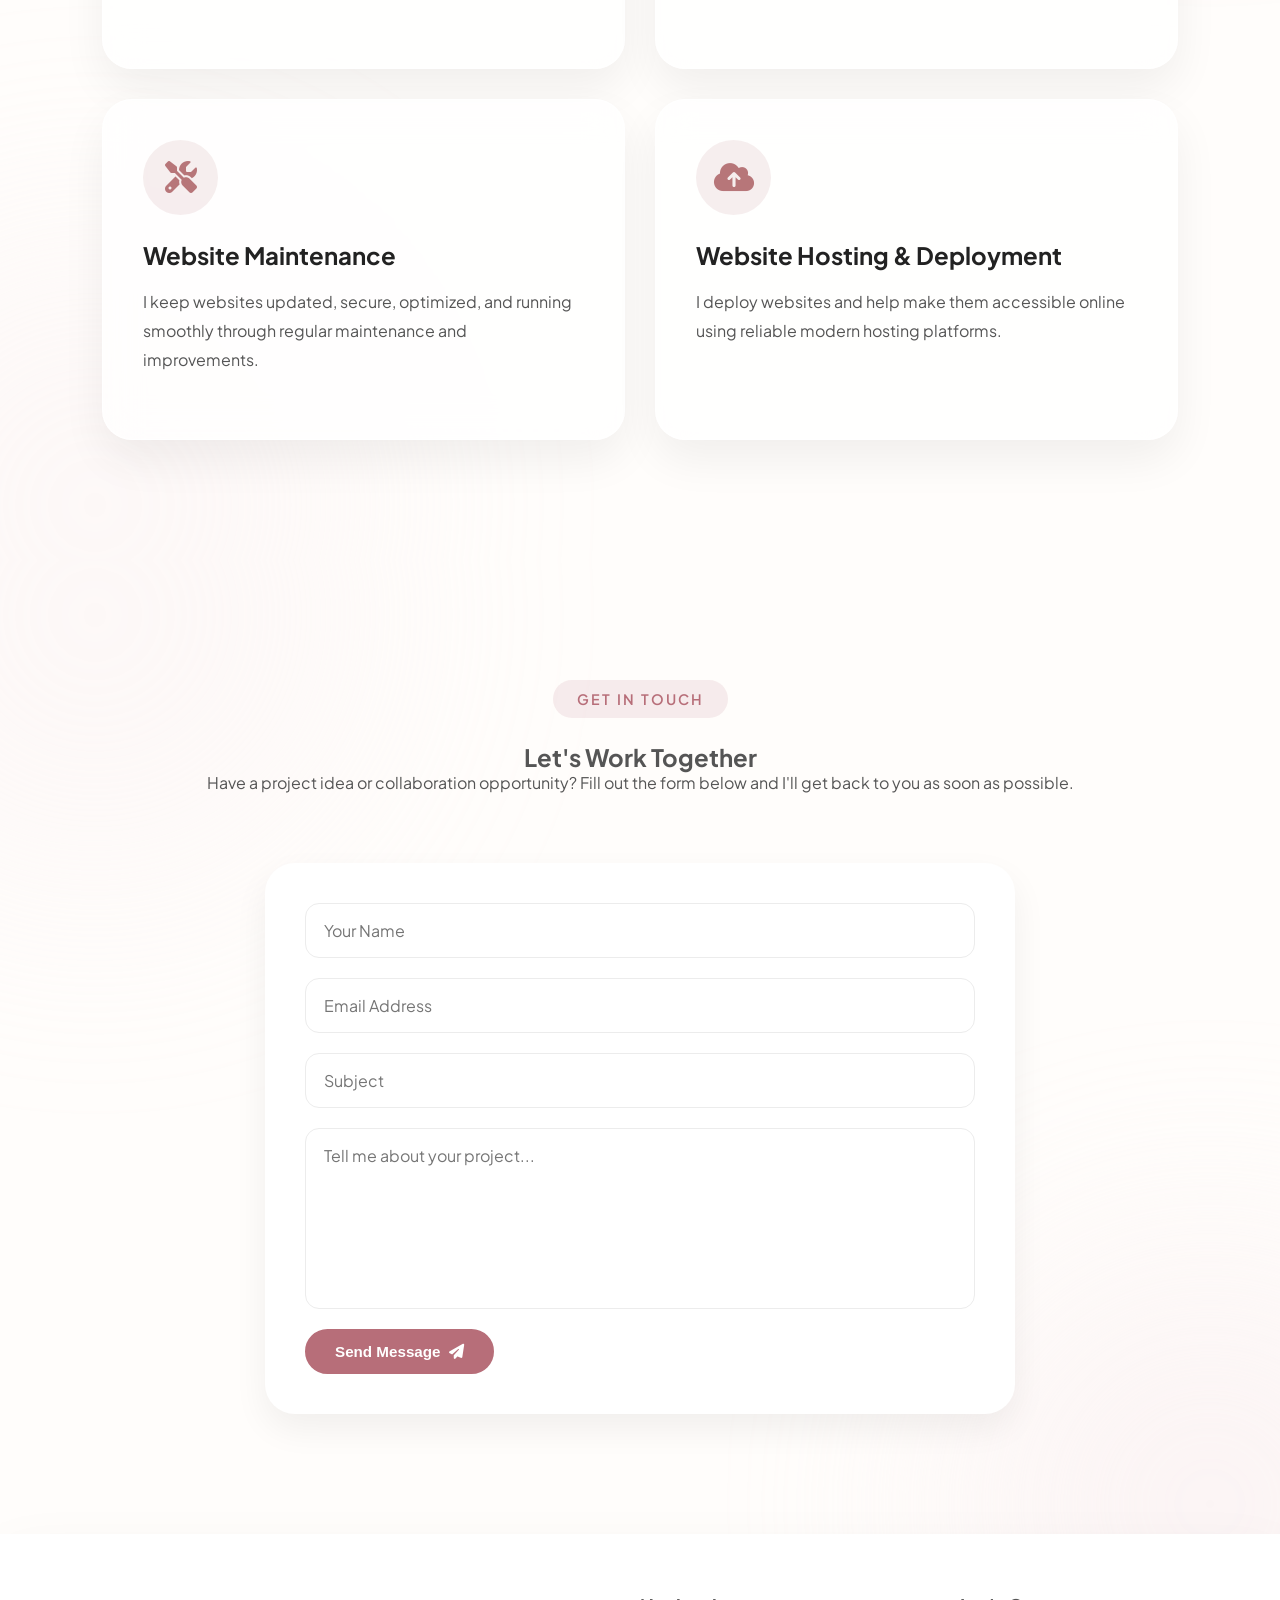
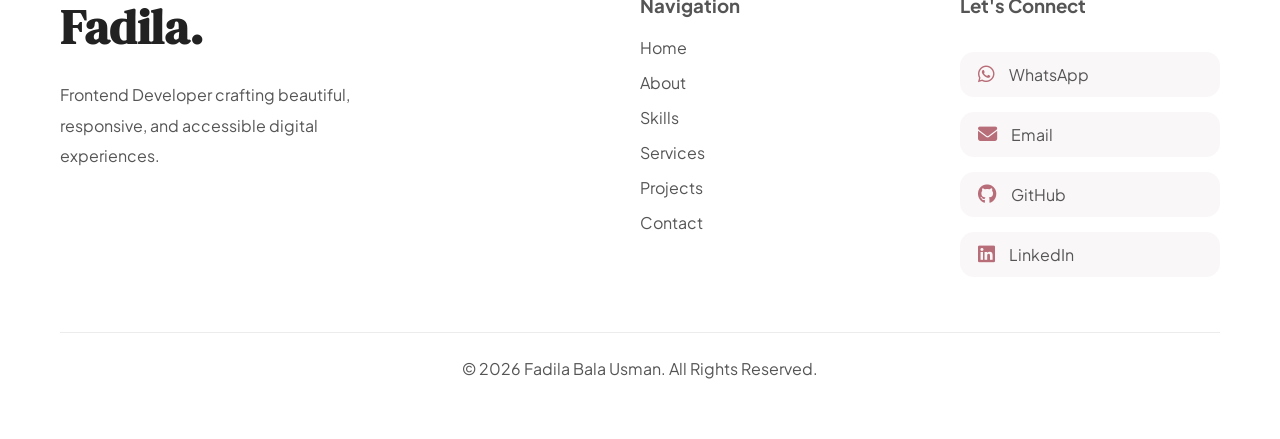
==== commit a11e8581: "Setup Contact forms using Web3Forms" ====
--- a/index.html
+++ b/index.html
@@ -3,6 +3,8 @@
 <head>
     <meta charset="UTF-8">
     <meta name="viewport" content="width=device-width, initial-scale=1.0">
+    <meta name="theme-color" content="#B76E79">
+    <meta name="description" content="Frontend Developer Portfolio of Fadila Bala Usman showcasing projects, UI design, and responsive web development.">
 
     <title>Fadila Bala Usman | Frontend Developer</title>
 
@@ -23,10 +25,10 @@
 
     <header>
         <nav class="navbar">
-            <div class="logo">Fadila.</div>
+            <a href="index.html" class="logo">Fadila.</a>
 
             <ul class="nav-links">
-                <li><a href="#home">Home</a></li>
+                <li><a href="#home" class="active">Home</a></li>
                 <li><a href="#about">About</a></li>
                 <li><a href="#skills">Skills</a></li>
                 <li><a href="#services">Services</a></li>
@@ -36,7 +38,7 @@
 
             <a href="#contact" class="contact-btn">Let's Talk</a>
 
-            <div class="menu-btn" id="menu-btn">
+            <div class="menu-btn" id="menu-btn" aria-label="Open Navigation">
                 <i class="fa-solid fa-bars"></i>
             </div>
         </nav>
@@ -108,11 +110,11 @@
                     </div>
 
                     <div class="project-links">
-                        <a href="https://fadilasportfolio.vercel.app" class="primary-btn" target="_blank">
+                        <a href="https://fadilasportfolio.vercel.app" class="primary-btn" target="_blank" rel="noopener noreferrer">
                             <i class="fa-solid fa-arrow-up-right-from-square"></i>
                             Live Demo
                         </a>
-                        <a href="https://github.com/fadeelah2007/fadilasportfolio.github.io.git" class="secondary-btn" target="_blank">
+                        <a href="https://github.com/fadeelah2007/fadilasportfolio.github.io" class="secondary-btn" target="_blank" rel="noopener noreferrer">
                             <i class="fa-brands fa-github"></i>
                             GitHub
                         </a>
@@ -139,11 +141,11 @@
                     </div>
 
                     <div class="project-links">
-                        <a href="https://dice-roller-one-beta.vercel.app" class="primary-btn" target="_blank">
+                        <a href="https://dice-roller-one-beta.vercel.app" class="primary-btn" target="_blank" rel="noopener noreferrer">
                             <i class="fa-solid fa-arrow-up-right-from-square"></i>
                             Live Demo
                         </a>
-                        <a href="https://github.com/fadeelah2007/DiceRoller" class="secondary-btn" target="_blank">
+                        <a href="https://github.com/fadeelah2007/DiceRoller" class="secondary-btn" target="_blank" rel="noopener noreferrer">
                             <i class="fa-brands fa-github"></i>
                             GitHub
                         </a>
@@ -170,11 +172,11 @@
                     </div>
 
                     <div class="project-links">
-                        <a href="https://simple-counter-program.vercel.app" class="primary-btn" target="_blank">
+                        <a href="https://simple-counter-program.vercel.app" class="primary-btn" target="_blank" rel="noopener noreferrer">
                             <i class="fa-solid fa-arrow-up-right-from-square"></i>
                             Live Demo
                         </a>
-                        <a href="https://github.com/fadeelah2007/Simple-Counter-Program" class="secondary-btn" target="_blank">
+                        <a href="https://github.com/fadeelah2007/Simple-Counter-Program" class="secondary-btn" target="_blank" rel="noopener noreferrer">
                             <i class="fa-brands fa-github"></i>
                             GitHub
                         </a>
@@ -320,7 +322,7 @@
         <section id="contact">
             <div class="section-heading">
                 <span>GET IN TOUCH</span>
-                <h2>Let's Build Something Amazing</h2>
+                <h2>Let's Work Together</h2>
                 <p>
                     Have a project idea or collaboration opportunity?
                     Fill out the form below and I'll get back to you as soon as possible.
@@ -328,8 +330,8 @@
             </div>
 
             <div class="contact-container">
-                <form action="https://api.web3forms.com/submit" method="POST" class="contact-form">
-                    <input type="hidden" name="access_key" value="YOUR_ACCESS_KEY">
+                <form action="https://api.web3forms.com/submit" method="POST" class="contact-form" id="contact-form">
+                    <input type="hidden" name="access_key" value="05333e85-e19d-4079-b85d-6d80b555a0c3">
 
                     <input type="text" name="name" placeholder="Your Name" required>
 
@@ -343,6 +345,8 @@
                         Send Message
                         <i class="fa-solid fa-paper-plane"></i>
                     </button>
+
+                    <p id="form-status"></p>
                 </form>
             </div>
         </section>
@@ -375,7 +379,7 @@
                 <div class="footer-connect">
                     <h3>Let's Connect</h3>
 
-                    <a href="https://wa.me/2349091936293" target="_blank">
+                    <a href="https://wa.me/2349091936293" target="_blank" rel="noopener noreferrer">
                         <i class="fa-brands fa-whatsapp"></i>
                         WhatsApp
                     </a>
@@ -385,12 +389,12 @@
                         Email
                     </a>
 
-                    <a href="https://github.com/fadeelah2007" target="_blank">
+                    <a href="https://github.com/fadeelah2007" target="_blank" rel="noopener noreferrer">
                         <i class="fa-brands fa-github"></i>
                         GitHub
                     </a>
 
-                    <a href="https://linkedin.com/in/yourusername" target="_blank">
+                    <a href="https://linkedin.com/in/fadila-bala-usman" target="_blank" rel="noopener noreferrer">
                         <i class="fa-brands fa-linkedin"></i>
                         LinkedIn
                     </a>
@@ -400,7 +404,7 @@
             <div class="footer-divider"></div>
 
             <div class="footer-bottom">
-                <p>&copy; 2026 Fadila Bala Usman. All Rights Reserved.</p>
+                <p>&copy; <span id="year"></span> Fadila Bala Usman. All Rights Reserved.</p>
             </div>
         </div>
     </footer>
--- a/style.css
+++ b/style.css
@@ -901,6 +901,23 @@
     gap: 8px;
 }
 
+.contact-form button:disabled{
+    opacity: 0.7;
+    cursor: not-allowed;
+    transform: none;
+}
+
+#form-status{
+    margin-top: 15px;
+    font-weight: 600;
+    color: #2e7d32;
+    display: none;
+}
+
+#form-status.error{
+    color: #d32f2f;
+}
+
 /*FOOTER*/
 .footer-card{
     background:#fff;
@@ -1425,15 +1442,7 @@
         padding:25px;
     }
 
-    footer{
-
-        padding:70px 6% 30px;
-
-    }
-
     .footer-card{
-
-        border-radius:30px;
         padding:35px;
 
     }
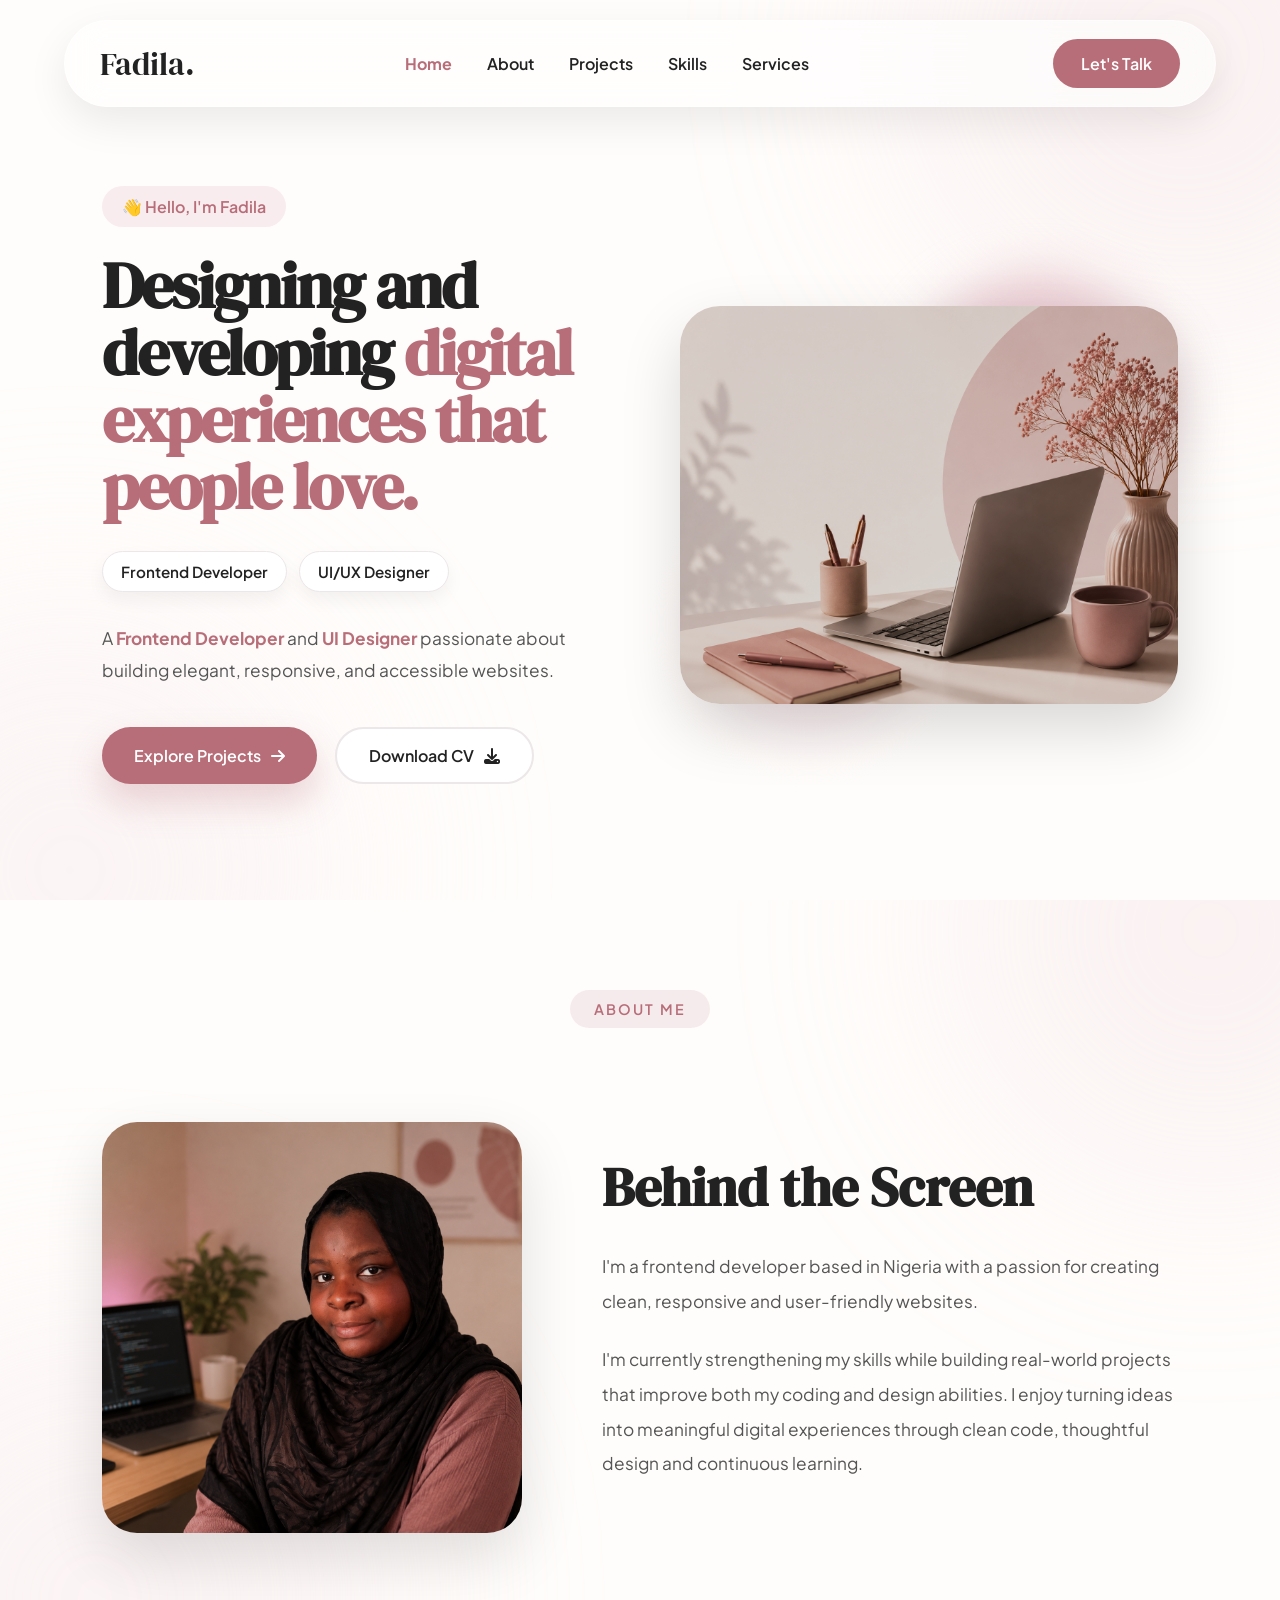
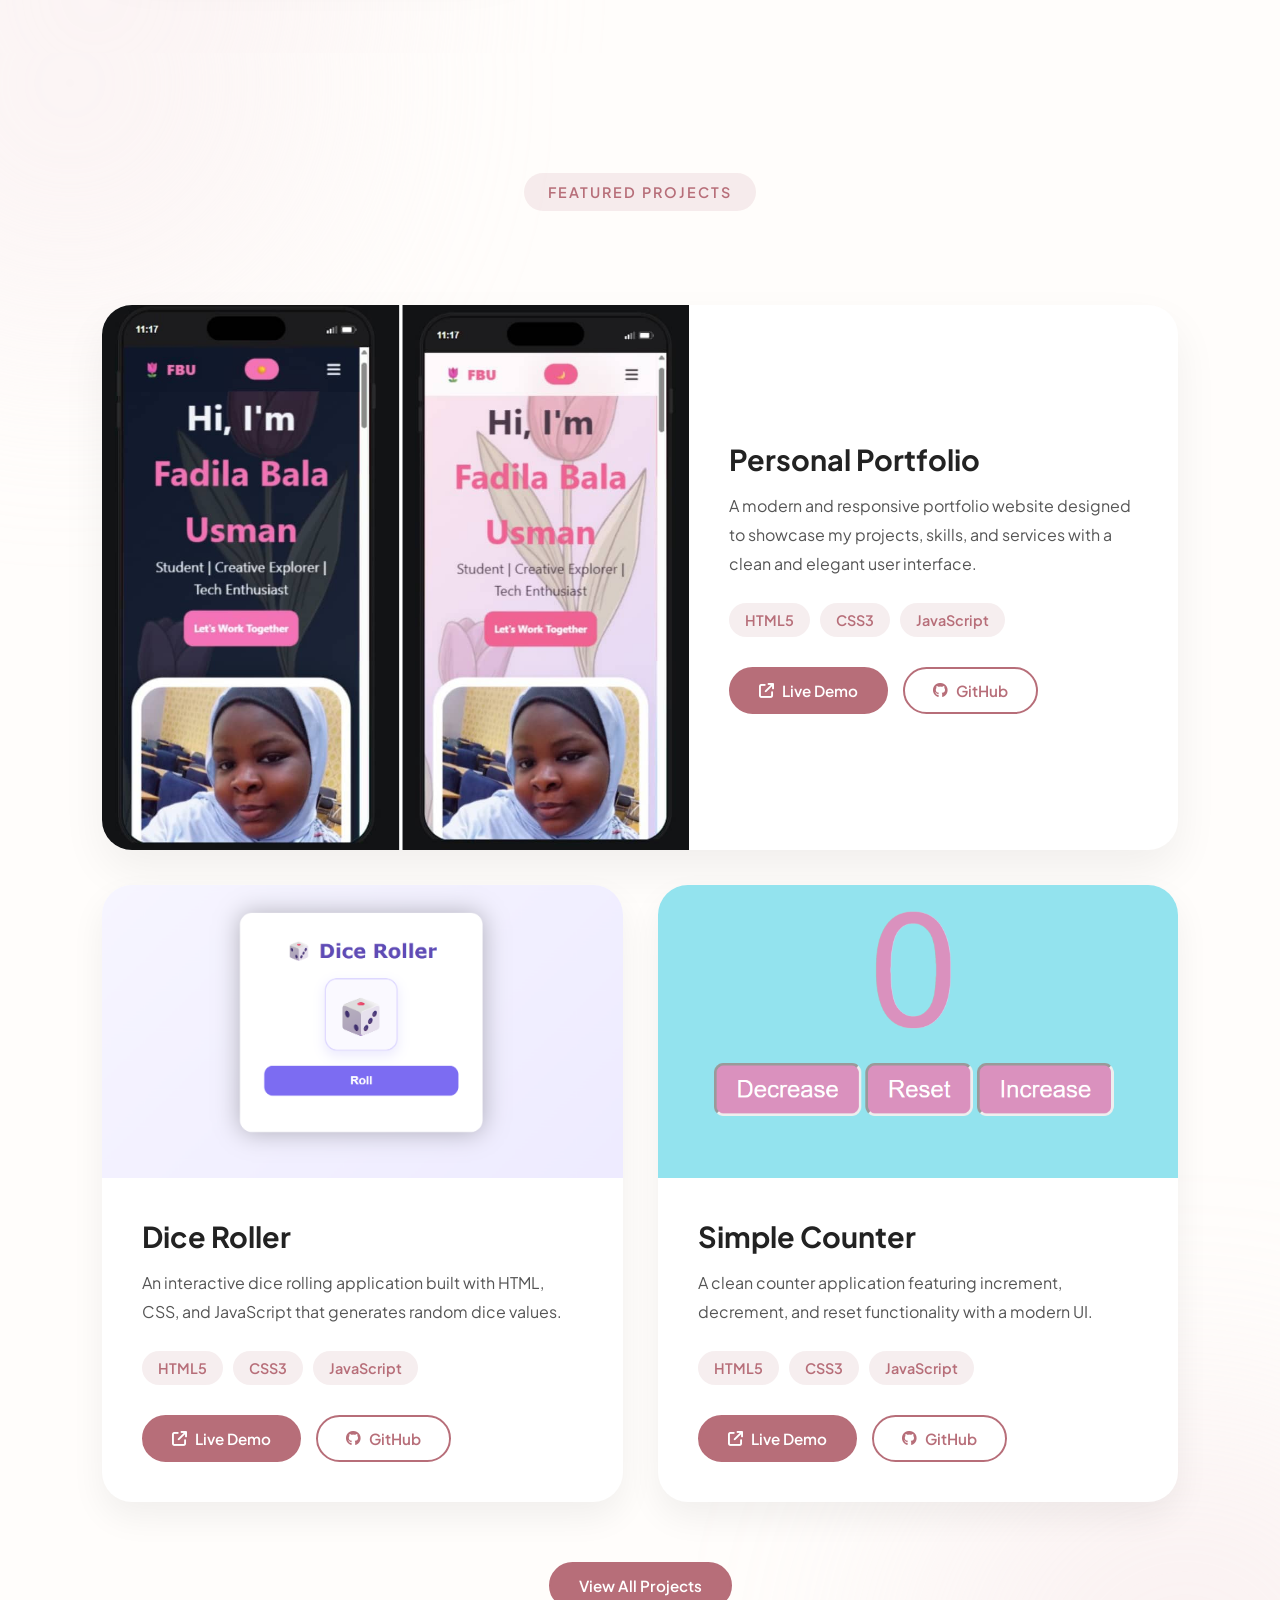
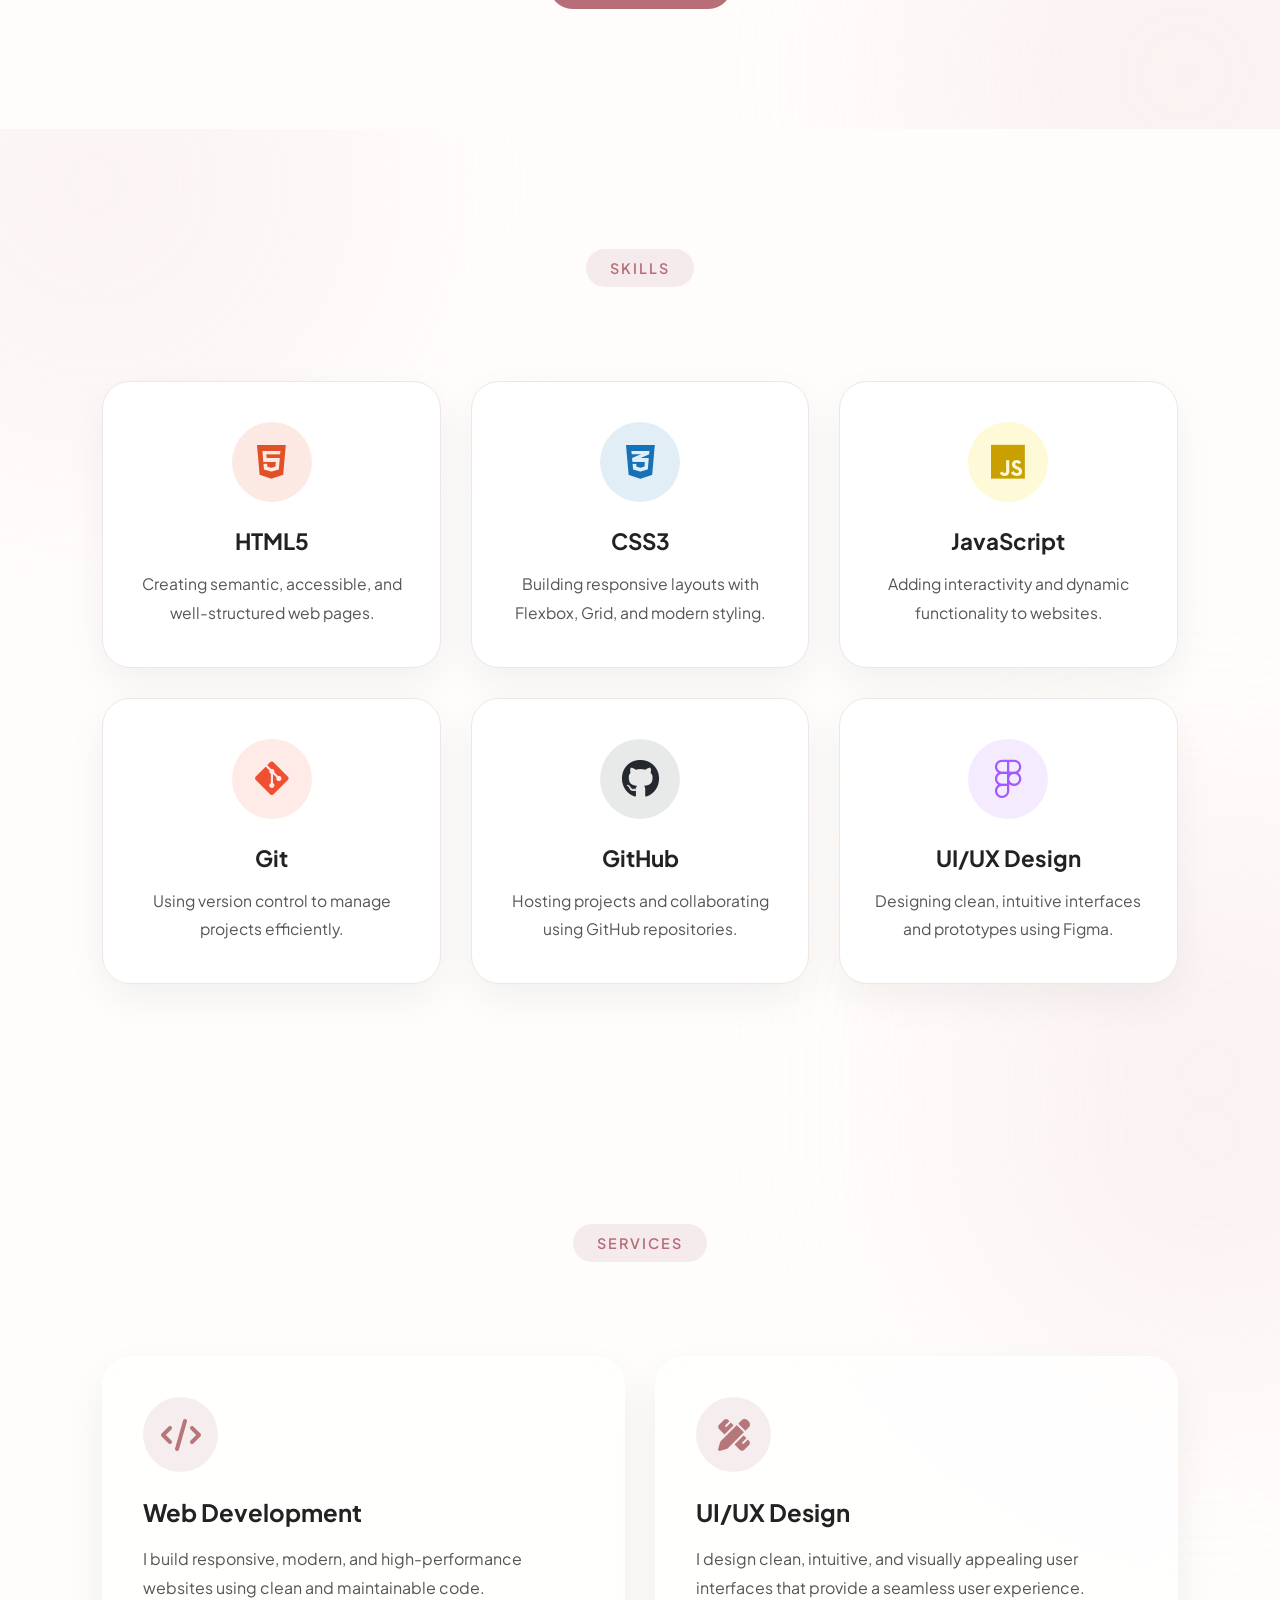
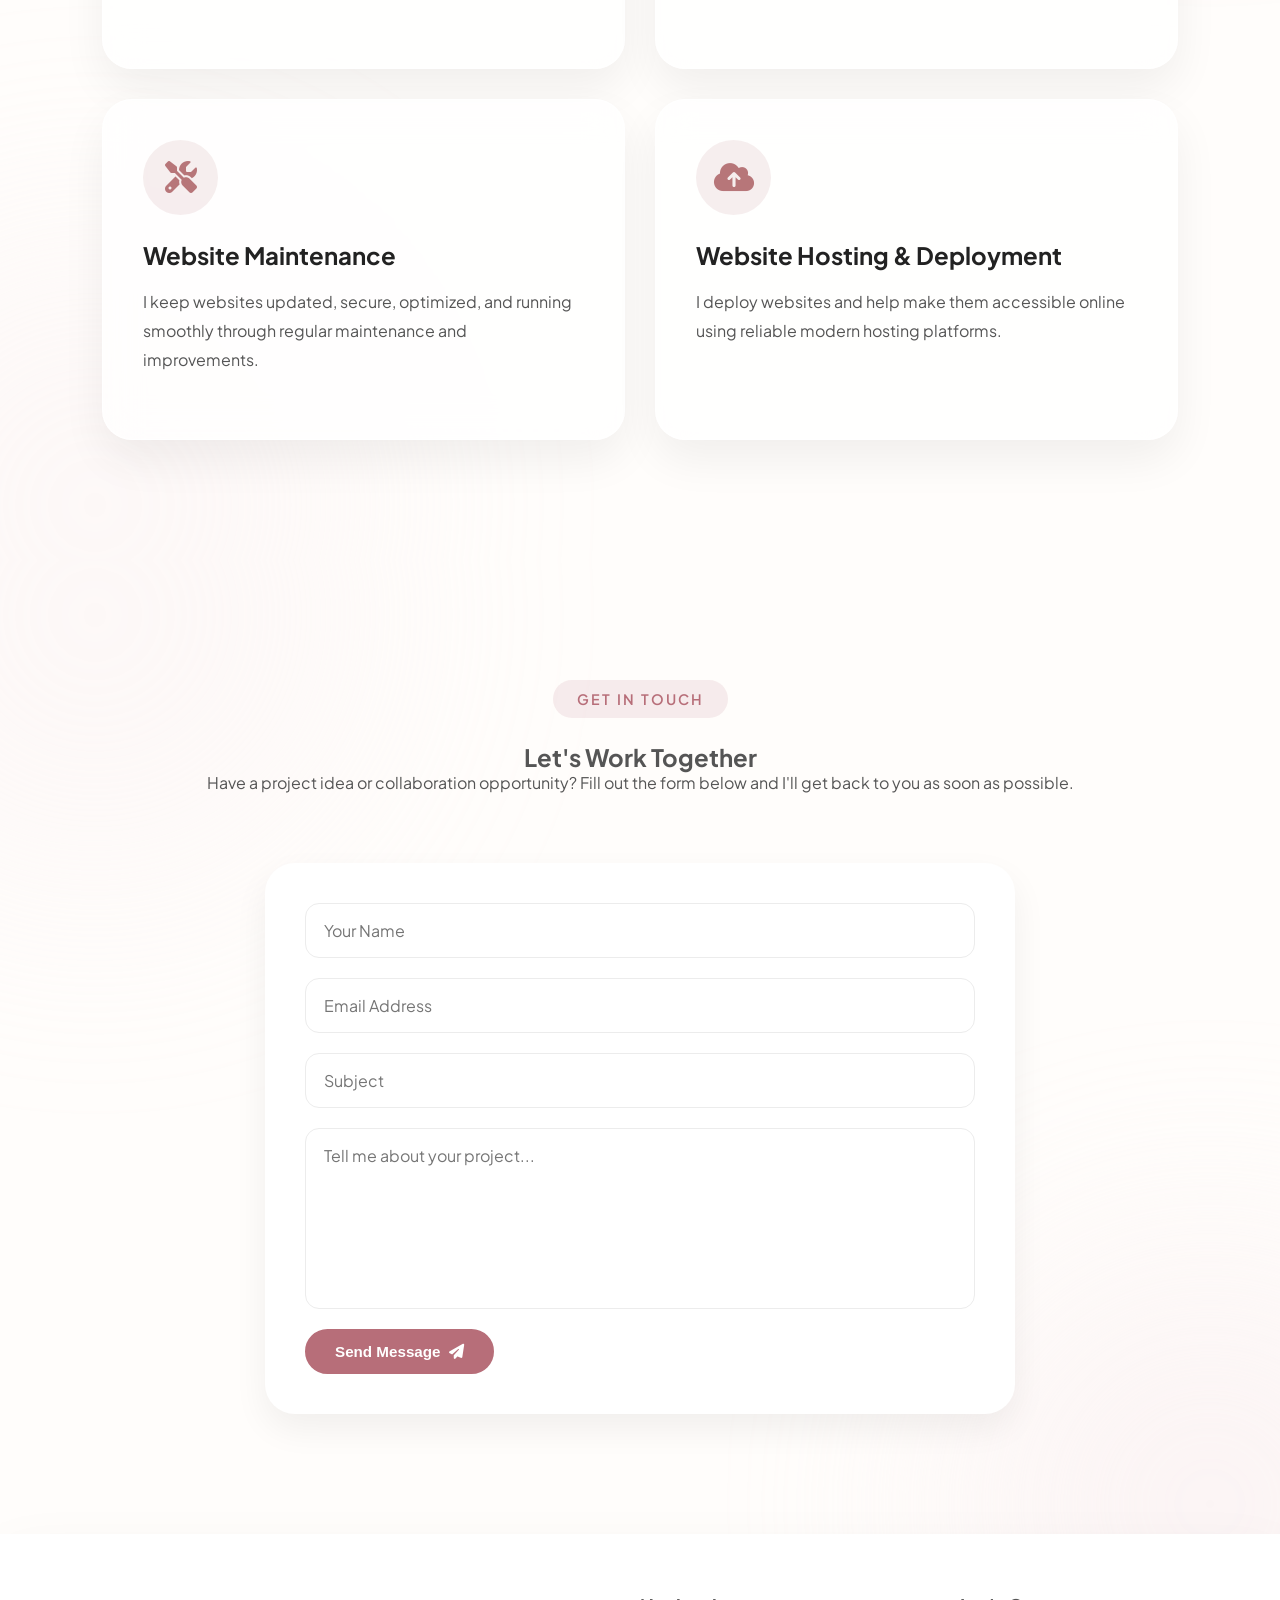
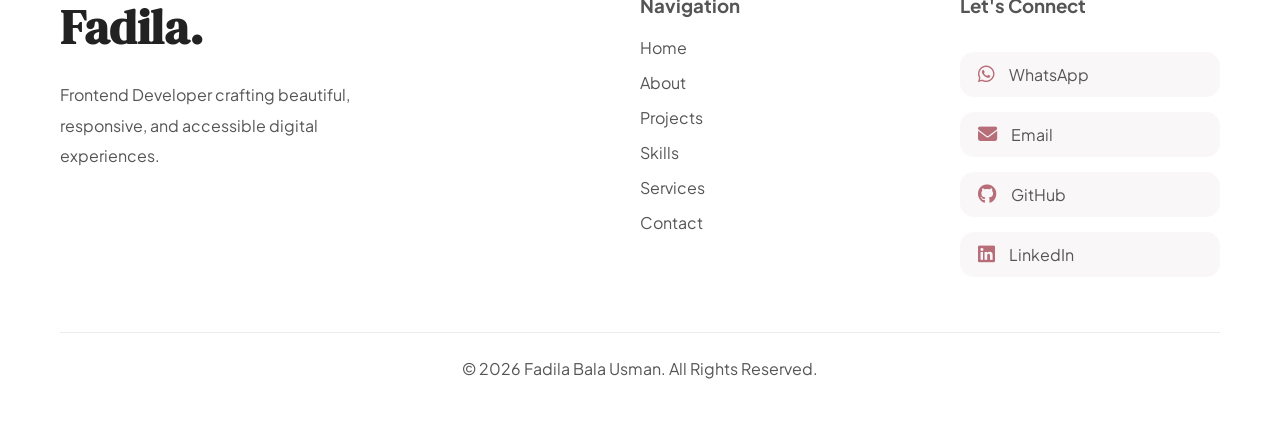
==== commit 674c20a8: "Slight layout changes" ====
--- a/index.html
+++ b/index.html
@@ -30,9 +30,9 @@
             <ul class="nav-links">
                 <li><a href="#home" class="active">Home</a></li>
                 <li><a href="#about">About</a></li>
+                <li><a href="#projects">Projects</a></li>
                 <li><a href="#skills">Skills</a></li>
                 <li><a href="#services">Services</a></li>
-                <li><a href="#projects">Projects</a></li>
                 <li><a href="#contact" class="contact-link">Let's Talk</a></li>
             </ul>
 
@@ -83,6 +83,37 @@
             </div>
         </section>
 
+        <section id="about">
+            <div class="section-heading">
+                <span>ABOUT ME</span>
+            </div>
+
+            <div class="about-container">
+                <!-- LEFT CONTENT -->
+                <div class="about-image">
+                    <img src="assets/images/profile2.png" alt="Fadila Bala Usman">
+                </div>
+
+                <!-- RIGHT CONTENT -->
+                <div class="about-content">
+                    <h2>Behind the Screen</h2>
+
+                    <p>
+                        I'm a frontend developer based in Nigeria with a passion 
+                        for creating clean, responsive and user-friendly websites.
+                    </p>
+
+                    <p>
+                        I'm currently strengthening my skills while
+                        building real-world projects that improve both my coding
+                        and design abilities. I enjoy turning ideas into
+                        meaningful digital experiences through clean code,
+                        thoughtful design and continuous learning.
+                    </p>
+                </div>
+            </div>
+        </section>
+
         <section id="projects">
             <div class="section-heading">
                 <span>FEATURED PROJECTS</span>
@@ -190,37 +221,6 @@
                 View All Projects
             </a>
         </div>
-        </section>
-
-        <section id="about">
-            <div class="section-heading">
-                <span>ABOUT ME</span>
-            </div>
-
-            <div class="about-container">
-                <!-- LEFT CONTENT -->
-                <div class="about-image">
-                    <img src="assets/images/profile2.png" alt="Fadila Bala Usman">
-                </div>
-
-                <!-- RIGHT CONTENT -->
-                <div class="about-content">
-                    <h2>Behind the Screen</h2>
-
-                    <p>
-                        I'm a frontend developer based in Nigeria with a passion 
-                        for creating clean, responsive and user-friendly websites.
-                    </p>
-
-                    <p>
-                        I'm currently strengthening my skills while
-                        building real-world projects that improve both my coding
-                        and design abilities. I enjoy turning ideas into
-                        meaningful digital experiences through clean code,
-                        thoughtful design and continuous learning.
-                    </p>
-                </div>
-            </div>
         </section>
 
         <section id="skills">
@@ -369,9 +369,9 @@
                     <ul>
                         <li><a href="#home">Home</a></li>
                         <li><a href="#about">About</a></li>
+                        <li><a href="#projects">Projects</a></li>
                         <li><a href="#skills">Skills</a></li>
                         <li><a href="#services">Services</a></li>
-                        <li><a href="#projects">Projects</a></li>
                         <li><a href="#contact">Contact</a></li>
                     </ul>
                 </div>
